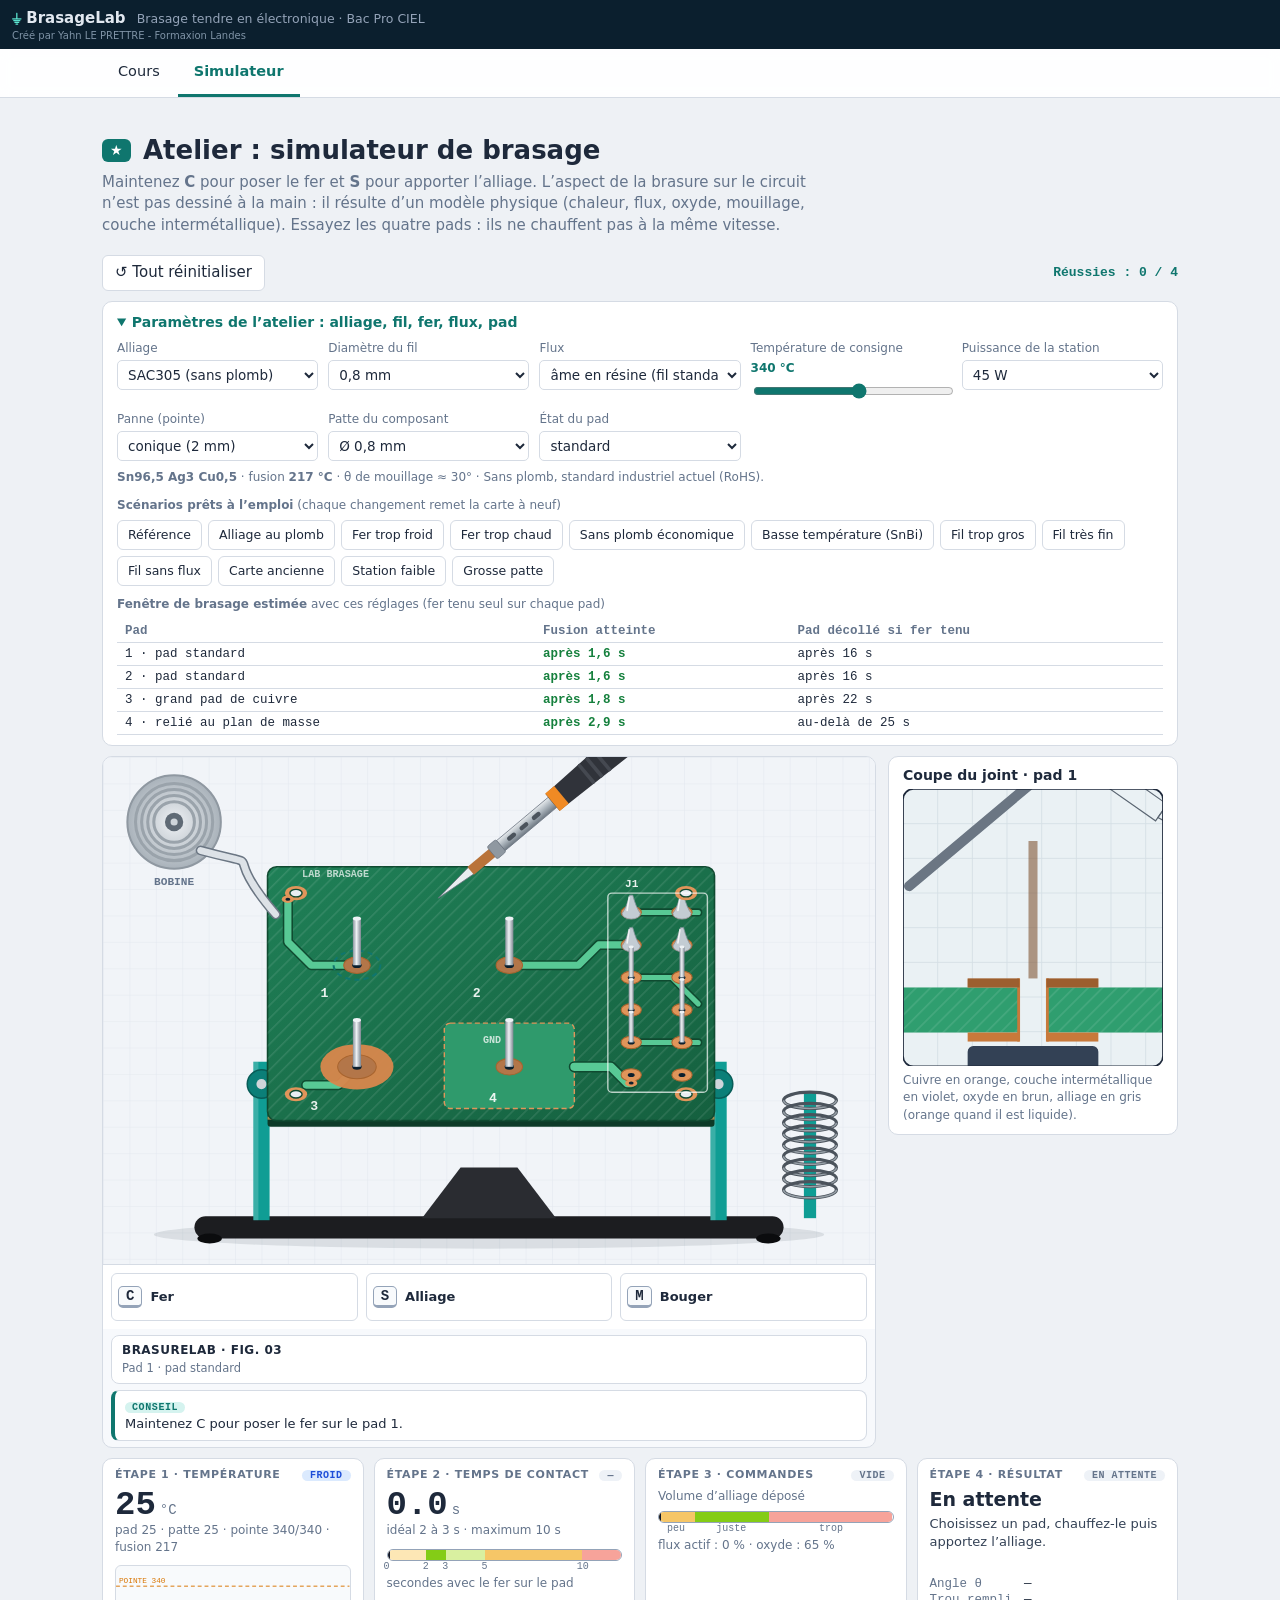
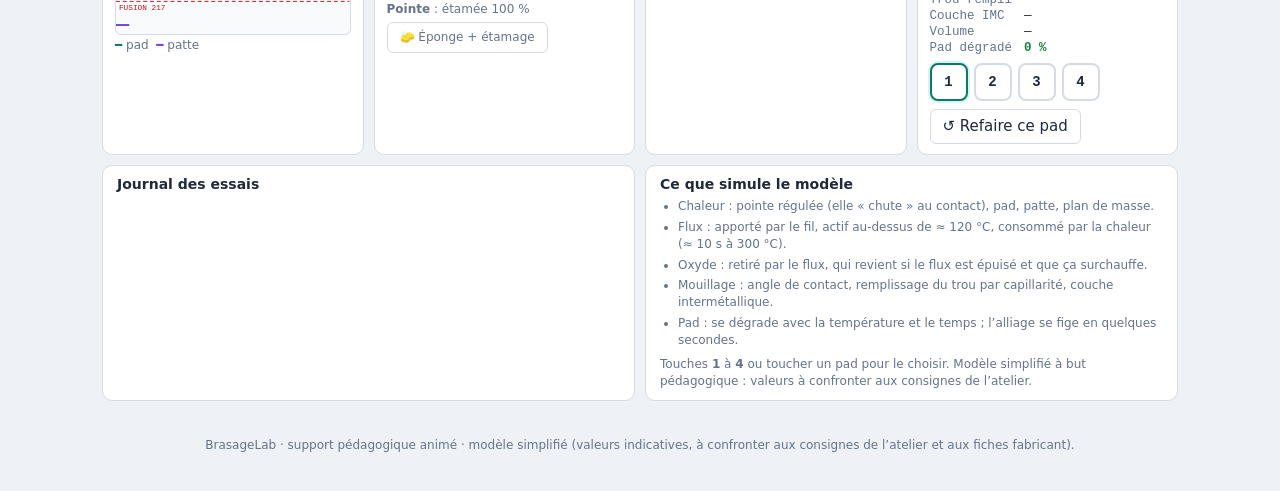
==== simulateur.html @ cc44e28b "Simulateur sur une page à part, nouvelle carte avec pistes et support mains libres Cours (index.html" ====
<!DOCTYPE html>
<html lang="fr">
<head>
<meta charset="utf-8">
<meta name="viewport" content="width=device-width, initial-scale=1">
<title>BrasageLab – Simulateur de brasage · Bac Pro CIEL</title>
<meta name="author" content="Yahn LE PRETTRE - Formaxion Landes">
<style>:root{--bg:#eef1f5;--card:#fff;--panel:#fff;--ink:#1e293b;--mute:#64748b;--muted:#64748b;--line:#d5dbe4;--pcb:#0f766e;--pcb-d:#0b1f2e;--brand:#0f766e;--brand2:#d5f3ef;--cu:#c8793a;--sn:#aeb8c0;--hot:#e5472b;--ok:#15803d;--warn:#b45309;--bad:#b91c1c;--err:#b91c1c;--top:#0b1f2e;--mono:ui-monospace,SFMono-Regular,Menlo,Consolas,"Liberation Mono",monospace}

*{box-sizing:border-box}
html{scroll-behavior:smooth}
body{margin:0;background:var(--bg);color:var(--ink);font:16px/1.55 system-ui,system-ui,sans-serif}
h1,h2,h3{font-family:system-ui,sans-serif;line-height:1.15;margin:0}
.wrap{max-width:980px;margin:0 auto;padding:0 18px}



.tag{display:inline-block;font:500 12px ui-monospace,monospace;letter-spacing:.06em;text-transform:uppercase;background:#ffffff1f;border-radius:99px;padding:4px 12px}






section{padding:34px 0 8px}
section h2{font-size:clamp(22px,4.5vw,30px);margin-bottom:6px;display:flex;gap:12px;align-items:center}
section h2 .n{font:500 14px ui-monospace,monospace;background:var(--pcb);color:#fff;border-radius:6px;padding:3px 8px}
.lead{color:var(--mute);margin:0 0 18px;max-width:720px}
.card{background:var(--card);border:1px solid var(--line);border-radius:16px;padding:18px}
.grid{display:grid;gap:12px}
.g3{grid-template-columns:repeat(auto-fit,minmax(200px,1fr))}
.g2{grid-template-columns:repeat(auto-fit,minmax(280px,1fr))}
.big{font:700 30px system-ui,sans-serif;color:var(--pcb)}
.small{font-size:13.5px;color:var(--mute)}
.callout{border-left:4px solid var(--warn);background:#fff7e6;border-radius:0 12px 12px 0;padding:12px 16px;margin-top:14px}
svg{display:block;width:100%;height:auto}
.stage{background:#e9efe9;border-radius:14px;border:1px solid var(--line)}
button{font:600 14px system-ui,sans-serif;cursor:pointer;border-radius:10px;border:1px solid var(--line);background:#fff;color:var(--ink);padding:10px 14px}
button:hover{border-color:var(--pcb)}
button.primary{background:var(--pcb);color:#fff;border-color:var(--pcb)}
button:focus-visible,input:focus-visible,a:focus-visible{outline:3px solid #7fd1ae;outline-offset:2px}
.ctrls{display:flex;gap:8px;flex-wrap:wrap;margin:12px 0}
.dots{display:flex;gap:6px;flex-wrap:wrap;margin:10px 0}
.dots button{width:38px;height:38px;padding:0;border-radius:99px;font-family:ui-monospace,monospace}
.dots button.on{background:var(--pcb);color:#fff;border-color:var(--pcb)}
.dots button.done{background:#d9efe4;border-color:#9fd3b9}
.info h3{font-size:22px;margin:2px 0 6px}
.chips{display:flex;gap:8px;flex-wrap:wrap;margin-top:10px}
.chip{font-size:13px;font-weight:600;border-radius:99px;padding:4px 11px;background:#eef2ef;border:1px solid var(--line)}
.chip.err{background:#fdecea;border-color:#f3bcb5;color:#8f2a1f}
.chip.ok{background:#e3f4eb;border-color:#a8d9bf;color:#0e5b3b}
.gauge{height:14px;background:#dfe5e0;border-radius:99px;position:relative;overflow:visible;margin:8px 0 22px}
.gauge i{position:absolute;left:0;top:0;bottom:0;border-radius:99px;background:linear-gradient(90deg,#4ea3d8,#f0b429,#e5472b);width:0}
.gauge b{position:absolute;top:-4px;bottom:-4px;width:2px;background:var(--ink)}
.gauge b span{position:absolute;top:22px;left:50%;transform:translateX(-50%);font:500 11px ui-monospace;white-space:nowrap}
.read{display:flex;justify-content:space-between;gap:10px;flex-wrap:wrap;font:500 13px ui-monospace,monospace}
.read em{font-style:normal;padding:2px 8px;border-radius:6px;background:#eef2ef}
.tabs{display:flex;gap:6px;flex-wrap:wrap;margin-bottom:12px}
.tabs button{padding:8px 12px;font-size:13.5px}
.tabs button.on{background:var(--ink);color:#fff;border-color:var(--ink)}
.verdict{display:inline-block;font-weight:700;font-size:13px;border-radius:6px;padding:3px 9px;color:#fff}
dl.d{margin:10px 0 0;display:grid;grid-template-columns:110px 1fr;gap:6px 12px;font-size:15px}
dl.d dt{font-weight:600;color:var(--mute)} dl.d dd{margin:0}
input[type=range]{width:100%;accent-color:var(--pcb)}
.sw{display:flex;align-items:center;gap:10px;font-weight:600}
.sw input{width:22px;height:22px;accent-color:var(--pcb)}
.q{font-weight:600;font-size:18px;margin:6px 0 12px}
.opt{display:block;width:100%;text-align:left;margin-bottom:8px;font-weight:500}
.opt.good{background:#e3f4eb;border-color:var(--ok)} .opt.bad{background:#fdecea;border-color:var(--bad)}
.fb{margin-top:10px;padding:10px 14px;border-radius:10px;background:#eef2ef;display:none}
footer{padding:36px 0 50px;color:var(--mute);font-size:13.5px}
@media(max-width:520px){dl.d{grid-template-columns:1fr}}
@media(prefers-reduced-motion:reduce){html{scroll-behavior:auto}}


*{box-sizing:border-box}
html,body{margin:0}
body{font:14px/1.45 system-ui,-apple-system,"Segoe UI",Roboto,"Helvetica Neue",Arial,sans-serif;color:var(--ink);background:var(--bg);-webkit-text-size-adjust:100%}
button,input,select{font:inherit;color:inherit}
button{background:#fff;border:1px solid var(--line);border-radius:6px;padding:6px 12px;cursor:pointer}
button:hover{background:#f1f5f9}
button:focus-visible,select:focus-visible,summary:focus-visible{outline:2px solid var(--brand);outline-offset:2px}
button.primary{background:var(--brand);border-color:var(--brand);color:#fff}button.primary:hover{background:#0d5f58}
select{border:1px solid var(--line);border-radius:5px;padding:5px 6px;background:#fff}
.mono{font-family:var(--mono)}.muted{color:var(--muted)}.small{font-size:12px}
#top{background:var(--top);color:#e2e8f0;display:flex;align-items:center;gap:10px 16px;padding:8px 12px;flex-wrap:wrap}
#top button{background:#16324a;border-color:#27475f;color:#e2e8f0}#top button:hover{background:#27475f}
#top select{background:#16324a;border-color:#27475f;color:#e2e8f0}
.brand{font-weight:700;font-size:15px}.brand small{font-weight:400;color:#94a3b8;margin-left:6px}.logo{color:#5eead4}
.credit{display:block;font-size:10px;font-weight:400;color:#7f93a6;line-height:1.1}
.grp{display:flex;align-items:center;gap:8px;flex-wrap:wrap}.grp label{font-size:12px;color:#cbd5e1}
.score{margin-left:auto;font-family:var(--mono);color:#5eead4;font-size:13px}
.wrap{max-width:1100px;margin:0 auto;padding:12px}
.stage{position:relative;border:1px solid var(--line);border-radius:10px;overflow:hidden;background:#f7f9fc;touch-action:manipulation}
.stage svg{display:block;width:100%;height:auto}
.ov{position:absolute;left:8px;pointer-events:none;background:#fff;border:1px solid var(--line);border-radius:8px;box-shadow:0 2px 8px rgba(15,23,42,.12);padding:6px 10px;max-width:46%}
.ov.t{top:8px}.ov.t b{display:block;font-size:12px;letter-spacing:.04em;text-transform:uppercase}.ov.t span{font-size:11.5px;color:var(--muted)}
.ov.h{top:62px;border-left:4px solid var(--brand);font-size:13px}
.ov.h i{display:inline-block;font-style:normal;font:700 10px var(--mono);letter-spacing:.06em;background:var(--brand2);color:var(--brand);border-radius:10px;padding:0 7px;margin-bottom:2px}
.ov.h.bad{border-left-color:var(--err)}.ov.h.bad i{background:#fee2e2;color:var(--err)}
.ov.h.good{border-left-color:var(--ok)}.ov.h.good i{background:#dcfce7;color:var(--ok)}
.ov.h.warn{border-left-color:var(--warn)}.ov.h.warn i{background:#ffedd5;color:var(--warn)}
.ov.s{left:auto;right:8px;bottom:8px;top:auto;font:11px var(--mono);color:var(--muted);padding:3px 8px}
.hud{display:grid;gap:10px;grid-template-columns:repeat(4,1fr);margin-top:10px}
.bay{background:var(--panel);border:1px solid var(--line);border-radius:10px;padding:10px 12px;min-width:0}
.bay h3{margin:0 0 6px;font-size:11px;letter-spacing:.06em;text-transform:uppercase;color:var(--muted);display:flex;justify-content:space-between;align-items:center;gap:6px}
.badge{display:inline-block;border-radius:10px;padding:0 8px;font:700 10px var(--mono);letter-spacing:.05em;text-transform:uppercase}
.b-cold{background:#dbeafe;color:#1d4ed8}.b-warm{background:#ffedd5;color:var(--warn)}.b-melt{background:#fee2e2;color:var(--err)}
.b-idle{background:#eef2f7;color:var(--muted)}.b-ok{background:#dcfce7;color:var(--ok)}.b-bad{background:#fee2e2;color:var(--err)}
.num{font:700 34px/1 var(--mono)}.num small{font-size:14px;font-weight:500;color:var(--muted);margin-left:4px}
.zones{display:flex;height:12px;border-radius:6px;overflow:hidden;border:1px solid #94a3b8;margin-top:10px;position:relative}
.zones i{display:block;height:100%}
.mk{position:absolute;top:-4px;bottom:-4px;width:3px;background:#0f172a;border-radius:2px;left:0}
.ticks{position:relative;height:14px;font:10px var(--mono);color:var(--muted)}.ticks span{position:absolute;transform:translateX(-50%)}
.hold{display:flex;gap:8px;margin-bottom:10px}
.hold button{flex:1;display:flex;align-items:center;gap:8px;justify-content:flex-start;padding:10px;min-height:52px;touch-action:none;user-select:none;-webkit-user-select:none;font-weight:600}
.hold button kbd{font:700 14px var(--mono);border:1px solid #94a3b8;border-bottom-width:3px;border-radius:5px;padding:1px 7px;background:#f8fafc}
.hold button.on{background:var(--brand);border-color:var(--brand);color:#fff}.hold button.on kbd{color:var(--ink)}
.rname{font-size:19px;font-weight:700;line-height:1.2}
.rdesc{margin:4px 0 8px;color:#334155;font-size:13px;min-height:54px}
.pads{display:flex;gap:6px;flex-wrap:wrap}
.pchip{width:38px;height:38px;border-radius:8px;border:2px solid var(--line);background:#fff;font:700 14px var(--mono);padding:0;position:relative}
.pchip.sel{border-color:var(--brand);box-shadow:0 0 0 2px var(--brand2)}
.pchip.ok{background:#dcfce7;border-color:var(--ok)}.pchip.ko{background:#fee2e2;border-color:var(--err)}
.row{display:flex;gap:8px;margin-top:8px;flex-wrap:wrap}
.cols{display:grid;gap:10px;grid-template-columns:1fr 1fr;margin-top:10px}
.panel{background:var(--panel);border:1px solid var(--line);border-radius:10px;padding:10px 14px}
.panel h2{margin:0 0 6px;font-size:14px}
.log{font:12px var(--mono);max-height:180px;overflow:auto}.log div{padding:2px 0;border-bottom:1px dotted #e5e9f0}
.log .ok{color:var(--ok)}.log .ko{color:var(--err)}
details summary{cursor:pointer;font-weight:600;color:var(--brand)}
ul.k{margin:6px 0 0 18px;padding:0}ul.k li{margin:3px 0}
footer{color:var(--muted);font-size:12px;padding:6px 12px 24px;text-align:center}
@media(max-width:900px){.hud{grid-template-columns:1fr 1fr}.cols{grid-template-columns:1fr}}
@media(max-width:560px){.hud{grid-template-columns:1fr}.ov{max-width:60%}.ov.h{top:56px}}

body{font-size:15px}
.wrap{max-width:1100px}
nav.tabs2{position:sticky;top:0;z-index:30;background:#ffffffee;backdrop-filter:blur(6px);border-bottom:1px solid var(--line)}
nav.tabs2 .wrap{display:flex;gap:2px;overflow-x:auto;padding:0 12px;scrollbar-width:none}
nav.tabs2 a{white-space:nowrap;text-decoration:none;color:var(--ink);font-size:13.5px;padding:10px 12px;border-bottom:3px solid transparent}
nav.tabs2 a:hover{color:var(--brand);border-bottom-color:var(--brand)}
section{padding:26px 0 6px}
section h2{font-size:clamp(20px,4vw,26px)}
section h2 .n{border-radius:6px}
.card,.panel,.bay,.stage{border-radius:10px}
.stage{background:#f7f9fc}
.toolbar{display:flex;gap:10px;align-items:center;flex-wrap:wrap;margin:0 0 10px}
.toolbar .score{margin-left:auto;font:13px var(--mono);color:var(--brand);font-weight:700}
.kv{display:grid;grid-template-columns:auto 1fr;gap:2px 12px;font:12.5px var(--mono);margin-top:4px}
.kv span:nth-child(odd){color:var(--muted)}
.kv .okc{color:var(--ok);font-weight:700}.kv .wc{color:var(--warn);font-weight:700}.kv .kc{color:var(--err);font-weight:700}
.simstage .ov.t span{display:block}
.dots button,.tabs button,.opt{font-weight:600}
.simstage .hold{margin:0;padding:8px;background:#fff;border-top:1px solid var(--line);display:flex;gap:8px}.simstage .hold button{flex:1}
@media(max-width:560px){.simstage .ov{position:static;max-width:none;margin:6px 8px;box-shadow:none}.simstage .ov.s{display:none}.simstage .ov.h{margin-top:0}}
.pgrid{display:grid;gap:10px;grid-template-columns:repeat(auto-fit,minmax(200px,1fr));margin-top:8px}
.pgrid label{display:flex;flex-direction:column;gap:3px;font-size:12px;color:var(--muted)}.pgrid select{width:100%;color:var(--ink);font-size:13.5px}.pgrid b{color:var(--brand)}
details.panel{margin-bottom:10px}details.panel summary{font-size:14px}
.presets{display:flex;gap:6px;flex-wrap:wrap;margin-top:6px}.presets button{font-size:12.5px;padding:5px 10px}
table.est{border-collapse:collapse;width:100%;font:12.5px var(--mono);margin-top:6px}table.est th,table.est td{text-align:left;padding:4px 8px;border-bottom:1px solid var(--line)}table.est th{color:var(--muted);font-weight:600}
table.est .okc{color:var(--ok);font-weight:700}table.est .wc{color:var(--warn);font-weight:700}table.est .kc{color:var(--err);font-weight:700}
.hold{flex-wrap:wrap}.hold button{min-width:84px;padding:8px 6px;font-size:13px;min-height:48px}

nav.tabs2 a.on{color:var(--brand);border-bottom-color:var(--brand);font-weight:700}
nav.tabs2 a{font-size:14.5px;padding:12px 16px}
.cta{border-left:4px solid var(--brand)}.btn{display:inline-block;background:var(--brand);color:#fff;text-decoration:none;font-weight:700;padding:10px 16px;border-radius:8px}
.simwrap{display:grid;grid-template-columns:minmax(0,1fr) 290px;gap:12px;align-items:start;margin-bottom:10px}
.cutcard h3{margin:0 0 6px;font-size:14px}.cutcard svg{display:block;width:100%;height:auto}
@media(max-width:820px){.simwrap{grid-template-columns:1fr}.cutcard svg{max-width:340px;margin:0 auto}}
.simstage .ov{position:static;max-width:none;margin:6px 8px;box-shadow:none}.simstage .ov.s{display:none}.simstage .ov.h{margin-top:0}
</style>
</head>
<body>
<header id="top">
  <div class="brand"><span class="logo" aria-hidden="true">⏚</span> BrasageLab <small>Brasage tendre en électronique · Bac Pro CIEL</small><span class="credit">Créé par Yahn LE PRETTRE - Formaxion Landes</span></div>
</header>
<nav class="tabs2"><div class="wrap">
  <a href="index.html">Cours</a><a href="simulateur.html" class="on" aria-current="page">Simulateur</a>
</div></nav>
<main class="wrap">
<section id="atelier">
  <h2><span class="n">★</span>Atelier : simulateur de brasage</h2>
  <p class="lead">Maintenez <b>C</b> pour poser le fer et <b>S</b> pour apporter l’alliage. L’aspect de la brasure sur le circuit n’est pas dessiné à la main : il résulte d’un modèle physique (chaleur, flux, oxyde, mouillage, couche intermétallique). Essayez les quatre pads : ils ne chauffent pas à la même vitesse.</p>
  <div class="toolbar">
    <button id="resetAll">↺ Tout réinitialiser</button>
    <span class="score" id="score">Réussies : 0 / 4</span>
  </div>
  <details class="panel" id="params" open>
    <summary>Paramètres de l’atelier : alliage, fil, fer, flux, pad</summary>
    <div class="pgrid">
      <label>Alliage<select id="pAlloy"><option value="sac">SAC305 (sans plomb)</option><option value="sac0307">SAC0307 (sans plomb éco)</option><option value="sncu">Sn99,3Cu0,7 (sans plomb éco)</option><option value="snpb">Sn63/Pb37 (au plomb)</option><option value="snbi">Sn42/Bi58 (basse température)</option></select></label>
      <label>Diamètre du fil<select id="pWire"><option value="0.5">0,5 mm</option><option value="0.8">0,8 mm</option><option value="1">1,0 mm</option><option value="1.5">1,5 mm</option></select></label>
      <label>Flux<select id="pFlux"><option value="core">âme en résine (fil standard)</option><option value="none">fil plein, sans flux</option><option value="gel">âme + flux gel sur le pad</option></select></label>
      <label>Température de consigne <b id="pSetV">340 °C</b><input type="range" id="pSet" min="250" max="420" step="10" value="340"></label>
      <label>Puissance de la station<select id="pPower"><option value="25">25 W (entrée de gamme)</option><option value="45">45 W</option><option value="80">80 W</option></select></label>
      <label>Panne (pointe)<select id="pTip"><option value="fine">fine (1 mm)</option><option value="cone">conique (2 mm)</option><option value="chisel">burin (3,5 mm)</option></select></label>
      <label>Patte du composant<select id="pLead"><option value="0.6">Ø 0,6 mm</option><option value="0.8">Ø 0,8 mm</option><option value="1.2">Ø 1,2 mm</option></select></label>
      <label>État du pad<select id="pPad"><option value="new">neuf</option><option value="std">standard</option><option value="old">ancien, oxydé</option></select></label>
    </div>
    <p class="small" id="alloyNote" style="margin:8px 0 0"></p>
    <div class="small muted" style="margin-top:10px"><b>Scénarios prêts à l’emploi</b> (chaque changement remet la carte à neuf)</div>
    <div class="presets" id="presets"></div>
    <p class="small" id="presetNote" style="margin:8px 0 0"></p>
    <div class="small muted" style="margin-top:10px"><b>Fenêtre de brasage estimée</b> avec ces réglages (fer tenu seul sur chaque pad)</div>
    <table class="est" id="est"></table>
  </details>
  <div class="simwrap">
  <div class="stage simstage" id="simstage">
    <svg id="scene" viewBox="0 0 760 500" role="img" aria-label="Circuit imprimé tenu par un support mains libres, pastilles, pistes et pattes qui dépassent, fer à braser et fil d’alliage">
      <defs>
        <linearGradient id="legg2" x1="0" x2="1"><stop offset="0" stop-color="#8a949e"/><stop offset=".45" stop-color="#eef1f4"/><stop offset="1" stop-color="#7d8791"/></linearGradient>
        <linearGradient id="tipg2" x1="0" x2="0" y1="0" y2="1"><stop offset="0" stop-color="#f4f6f8"/><stop offset=".6" stop-color="#bcc5cd"/><stop offset="1" stop-color="#79848f"/></linearGradient>
        <linearGradient id="sleeve" x1="0" x2="0" y1="0" y2="1"><stop offset="0" stop-color="#e5e9ec"/><stop offset=".5" stop-color="#aab3bb"/><stop offset="1" stop-color="#6f7983"/></linearGradient>
        <linearGradient id="maskg" x1="0" x2="1" y1="0" y2="1"><stop offset="0" stop-color="#1f8057"/><stop offset="1" stop-color="#15603f"/></linearGradient>
        <linearGradient id="solg" x1="0" x2="1"><stop offset="0" stop-color="#aab3bb"/><stop offset=".4" stop-color="#f1f4f6"/><stop offset="1" stop-color="#9aa4ad"/></linearGradient>
        <radialGradient id="heatg"><stop offset="0" stop-color="#ff7a1a" stop-opacity=".95"/><stop offset=".5" stop-color="#ff7a1a" stop-opacity=".35"/><stop offset="1" stop-color="#ff7a1a" stop-opacity="0"/></radialGradient>
        <radialGradient id="reelg"><stop offset="0" stop-color="#eef1f4"/><stop offset="1" stop-color="#a9b2ba"/></radialGradient>
        <filter id="glow" x="-50%" y="-50%" width="200%" height="200%"><feGaussianBlur stdDeviation="6"/></filter>
        <pattern id="fr4" width="9" height="9" patternUnits="userSpaceOnUse" patternTransform="rotate(45)"><line x1="0" y1="0" x2="0" y2="9" stroke="#fff" stroke-opacity=".1" stroke-width="3"/></pattern>
        <pattern id="bench" width="26" height="26" patternUnits="userSpaceOnUse"><rect width="26" height="26" fill="#f1f4f8"/><path d="M26 0H0V26" fill="none" stroke="#e3e8ef" stroke-width="1"/></pattern>
      </defs>
      <rect width="760" height="500" fill="url(#bench)"/>
      <g id="board"></g>
      <g id="pads"></g>
      <g id="sSmoke"></g>
      <g id="reel">
        <circle cx="70" cy="64" r="46" fill="url(#reelg)" stroke="#8f98a1" stroke-width="2"/>
        <g fill="none" stroke="#9aa3ab" stroke-width="3"><circle cx="70" cy="64" r="38"/><circle cx="70" cy="64" r="32"/><circle cx="70" cy="64" r="26"/><circle cx="70" cy="64" r="20"/></g>
        <circle cx="70" cy="64" r="9" fill="#5f6a75"/><circle cx="70" cy="64" r="3.5" fill="#cfd5da"/>
        <text x="70" y="126" text-anchor="middle" font-size="11" font-weight="700" font-family="ui-monospace,Menlo,Consolas,monospace" fill="#64748b">BOBINE</text>
      </g>
      <path id="wireOut" d="" fill="none" stroke="#6b7683" stroke-width="9" stroke-linecap="round"/>
      <path id="wireIn" d="" fill="none" stroke="#dde2e7" stroke-width="6" stroke-linecap="round"/>
      <g id="sIron"><g transform="rotate(-40)">
        <polygon id="tipPoly" points="0,0 60,-6 60,6" fill="url(#tipg2)" stroke="#6a7480" stroke-width="1"/>
        <rect id="tipShank" x="58" y="-7" width="40" height="14" fill="#b9733a"/>
        <rect x="96" y="-11" width="16" height="22" rx="3" fill="#8f98a1" stroke="#6a7480"/>
        <rect x="112" y="-9" width="92" height="18" fill="url(#sleeve)" stroke="#6a7480"/>
        <g fill="#4b535c"><rect x="124" y="-3" width="14" height="6" rx="3"/><rect x="146" y="-3" width="14" height="6" rx="3"/><rect x="168" y="-3" width="14" height="6" rx="3"/></g>
        <path d="M204 -15 L336 -19 Q348 -19 348 -9 L348 9 Q348 19 336 19 L204 15 Z" fill="#30333a"/>
        <rect x="204" y="-15.5" width="16" height="31" fill="#f08a24"/>
        <g fill="#454951"><rect x="262" y="-17" width="5" height="34" rx="2"/><rect x="276" y="-17.5" width="5" height="35" rx="2"/><rect x="290" y="-18" width="5" height="36" rx="2"/></g>
        <path d="M348 0 q34 0 44 24 t44 24" fill="none" stroke="#1d1f23" stroke-width="5" stroke-linecap="round"/>
      </g></g>
      <g id="callouts"></g>
    </svg>
    <div class="hold simhold">
          <button id="bIron" aria-label="Maintenir pour poser le fer"><kbd>C</kbd> Fer</button>
          <button id="bWire" aria-label="Maintenir pour apporter l’alliage"><kbd>S</kbd> Alliage</button>
          <button id="bShake" aria-label="Maintenir pour bouger la carte"><kbd>M</kbd> Bouger</button>
            </div>
    <div class="ov t"><b>BrasureLab · Fig. 03</b><span id="padTag">Pad 1 · pad standard</span></div>
    <div class="ov h" id="hint"><i>CONSEIL</i><div id="hintT"></div></div>
    <div class="ov s" id="stat">pad 1</div>
  </div>
  <div class="panel cutcard">
    <h3>Coupe du joint · pad <b id="cutPad">1</b></h3>
    <svg id="cut" viewBox="0 0 300 320" role="img" aria-label="Coupe du trou métallisé : brasure, pad et patte">
      <defs><clipPath id="clipC"><rect width="300" height="320" rx="12"/></clipPath></defs>
      <rect width="300" height="320" rx="12" fill="#eaf1f4"/>
      <g clip-path="url(#clipC)">
        <g stroke="#d5dfe5" stroke-width="1"><path d="M0 40H300M0 80H300M0 120H300M0 160H300M0 200H300M0 240H300M0 280H300M40 0V320M80 0V320M120 0V320M160 0V320M200 0V320M240 0V320M280 0V320"/></g>
        <g transform="translate(150 190) scale(1.3) translate(-320 -200)">
            <rect x="200" y="230" width="108" height="40" fill="#2f9e6f"/><rect x="332" y="230" width="108" height="40" fill="#2f9e6f"/>
            <rect x="200" y="230" width="108" height="40" fill="url(#fr4)"/><rect x="332" y="230" width="108" height="40" fill="url(#fr4)"/>
            <path id="iHole" d="" fill="#c5ced6"/>
            <g id="iPads" fill="#c8793a"><path id="iPadL" d="M262 222 h46 v8 h-46 Z"/><path id="iPadR" d="M332 222 h46 v8 h-46 Z"/><rect x="262" y="270" width="46" height="8"/><rect x="332" y="270" width="46" height="8"/><rect x="306" y="222" width="2.5" height="56"/><rect x="331.5" y="222" width="2.5" height="56"/></g>
            <ellipse id="iBurn" cx="368" cy="236" rx="30" ry="7" fill="#5a3a22" opacity="0"/>
            <rect id="iLead" x="316" y="100" width="8" height="205" fill="url(#legg)"/>
            <rect x="262" y="282" width="116" height="70" rx="5" fill="#334155"/>
            <g id="iOx" fill="#7a4a26" opacity=".8"><rect x="316" y="100" width="8" height="122"/><rect x="262" y="222" width="46" height="8"/><rect x="332" y="222" width="46" height="8"/></g>
            <g fill="#ff4a1c"><g id="iHeatL" opacity="0"><rect x="316" y="100" width="8" height="122"/></g><g id="iHeatP" opacity="0"><rect x="262" y="222" width="46" height="8"/><rect x="332" y="222" width="46" height="8"/></g></g>
            <path id="iGlow" d="" fill="#ff9a2e" filter="url(#glow)" opacity="0"/>
            <path id="iSolP" d="" fill="#c5ced6" stroke="#8b97a1" stroke-width="1"/>
            <path id="iImc" d="" fill="none" stroke="#7b5ea7" stroke-linecap="round" stroke-linejoin="round" opacity="0"/>
            <g id="iTip"><g transform="rotate(-145)"><polygon id="iTipPoly" points="0,0 44,-7 44,7" fill="url(#tipg)" stroke="#5b6672"/><rect x="44" y="-9" width="120" height="18" fill="url(#tipg)" stroke="#5b6672"/></g></g>
            <g id="iWire"><line x1="200" y1="-168" x2="0" y2="0" stroke="#6b7683" stroke-width="9" stroke-linecap="round"/><line x1="200" y1="-168" x2="0" y2="0" stroke="url(#wireg)" stroke-width="6" stroke-linecap="round"/></g>
          </g>
      </g>
      <rect width="300" height="320" rx="12" fill="none" stroke="#1e293b" stroke-width="2"/>
    </svg>
    <p class="small muted" style="margin:6px 0 0">Cuivre en orange, couche intermétallique en violet, oxyde en brun, alliage en gris (orange quand il est liquide).</p>
  </div>
  </div>

  <div class="hud">
    <div class="bay">
      <h3><span>Étape 1 · Température</span><span class="badge b-cold" id="tBadge">froid</span></h3>
      <div class="num" id="tNum">25<small>°C</small></div>
      <div class="small muted" id="tSub">pad · patte · pointe</div>
      <svg id="chart" viewBox="0 0 240 70" style="margin-top:8px;border:1px solid var(--line);border-radius:6px;background:#f8fafc" role="img" aria-label="Historique des températures"></svg>
      <div class="small muted" style="margin-top:2px"><b style="color:#0f766e">━</b> pad &nbsp;<b style="color:#7c3aed">━</b> patte</div>
    </div>
    <div class="bay">
      <h3><span>Étape 2 · Temps de contact</span><span class="badge b-idle" id="cBadge">—</span></h3>
      <div class="num" id="cNum">0.0<small>s</small></div>
      <div class="small muted">idéal 2 à 3 s · maximum 10 s</div>
      <div class="zones" id="zones"><i style="width:16.67%;background:#fde7b5"></i><i style="width:8.33%;background:#84cc16"></i><i style="width:16.67%;background:#d9f0a0"></i><i style="width:41.67%;background:#f6c667"></i><i style="width:16.67%;background:#f7a39a"></i><div class="mk" id="cMk"></div></div>
      <div class="ticks"><span style="left:0%">0</span><span style="left:16.67%">2</span><span style="left:25%">3</span><span style="left:41.67%">5</span><span style="left:83.33%">10</span></div>
      <div class="small muted">secondes avec le fer sur le pad</div>
      <div class="small" style="margin-top:8px"><b>Pointe</b> : <span id="tipQ">étamée 100 %</span></div>
      <div class="row" style="margin-top:4px"><button id="bClean" class="small">🧽 Éponge + étamage</button></div>
    </div>
    <div class="bay">
      <h3><span>Étape 3 · Commandes</span><span class="badge b-idle" id="qBadge">vide</span></h3>
      <div class="small muted" style="margin-bottom:2px">Volume d’alliage déposé</div>
      <div class="zones" id="volZones" style="margin-top:6px"><i style="width:16.7%;background:#f6c667"></i><i style="width:30%;background:#84cc16"></i><i style="width:53.3%;background:#f7a39a"></i><div class="mk" id="qMk"></div></div>
      <div class="ticks" id="volTicks"><span style="left:8%">peu</span><span style="left:32%">juste</span><span style="left:73%">trop</span></div>
      <div class="small muted" id="fluxL">flux actif : 0 %</div>
    </div>
    <div class="bay">
      <h3><span>Étape 4 · Résultat</span><span class="badge b-idle" id="rBadge">en attente</span></h3>
      <div class="rname" id="rName">En attente</div>
      <div class="rdesc" id="rDesc">Choisissez un pad, chauffez-le puis apportez l’alliage.</div>
      <div class="kv" id="meas"></div>
      <div class="pads" id="padChips" style="margin-top:8px"></div>
      <div class="row"><button id="resetPad">↺ Refaire ce pad</button></div>
    </div>
  </div>
  <div class="cols">
    <div class="panel"><h2>Journal des essais</h2><div class="log" id="log"><span class="muted">Aucun essai pour le moment.</span></div></div>
    <div class="panel"><h2>Ce que simule le modèle</h2>
      <ul class="k small"><li>Chaleur : pointe régulée (elle « chute » au contact), pad, patte, plan de masse.</li>
      <li>Flux : apporté par le fil, actif au-dessus de ≈ 120 °C, consommé par la chaleur (≈ 10 s à 300 °C).</li>
      <li>Oxyde : retiré par le flux, qui revient si le flux est épuisé et que ça surchauffe.</li>
      <li>Mouillage : angle de contact, remplissage du trou par capillarité, couche intermétallique.</li>
      <li>Pad : se dégrade avec la température et le temps ; l’alliage se fige en quelques secondes.</li></ul>
      <p class="small muted" style="margin:6px 0 0">Touches <b>1</b> à <b>4</b> ou toucher un pad pour le choisir. Modèle simplifié à but pédagogique : valeurs à confronter aux consignes de l’atelier.</p>
    </div>
  </div>
</section>

</main>
<footer><div class="wrap">BrasageLab · support pédagogique animé · modèle simplifié (valeurs indicatives, à confronter aux consignes de l’atelier et aux fiches fabricant).</div></footer>
<script>
/* Modèle physique simplifié d'un brasage manuel sur trou métallisé (paramètres localisés) */
var Phys=(function(){
  var AMB=25,GAMB_T=0.015,VMAX=12;
  var CP=0.30,CL0=0.06,GLP0=0.35,GPA=0.03,GLA=0.03;
  var CFG=[{n:'Pad standard',gpl:0.02},{n:'Pad standard',gpl:0.02},{n:'Grand pad de cuivre',gpl:0.045},{n:'Relié au plan de masse',gpl:0.09}];
  var ALLOY={
    sac:{n:'SAC305',comp:'Sn96,5 Ag3 Cu0,5',melt:217,thc:30,imcK:1.0,tauW:0.5,rho:7.4,L:60,note:'Sans plomb, standard industriel actuel (RoHS).'},
    sac0307:{n:'SAC0307',comp:'Sn99 Ag0,3 Cu0,7',melt:227,thc:36,imcK:1.1,tauW:0.6,rho:7.3,L:60,note:'Sans plomb économique : fond plus haut et mouille moins bien.'},
    sncu:{n:'Sn99,3Cu0,7',comp:'Sn99,3 Cu0,7',melt:227,thc:40,imcK:1.2,tauW:0.7,rho:7.3,L:60,note:'Sans plomb très économique : mouillage le plus médiocre.'},
    snpb:{n:'Sn63/Pb37',comp:'Sn63 Pb37 (eutectique)',melt:183,thc:18,imcK:0.8,tauW:0.35,rho:8.4,L:47,note:'Contient du plomb (usage restreint) : fond bas, mouille très bien.'},
    snbi:{n:'Sn42/Bi58',comp:'Sn42 Bi58',melt:138,thc:22,imcK:0.5,tauW:0.4,rho:8.7,L:45,note:'Basse température pour composants sensibles ; joint plus fragile.'}
  };
  var TIPS={fine:{g:0.55,ct:2.0,n:'fine (1 mm)'},cone:{g:1,ct:3.5,n:'conique (2 mm)'},chisel:{g:1.6,ct:6,n:'burin (3,5 mm)'}};
  var PADS={new:0.2,std:0.65,old:0.95};
  function params(S){
    var A=ALLOY[S.alloy],T=TIPS[S.tip],rl=S.leadD/2,lk=Math.pow(S.leadD/0.8,2);
    var hole=Math.PI*((rl+0.17)*(rl+0.17)-rl*rl)*1.6;
    return {S:S,A:A,set:S.set,pmax:S.power,vfeed:Math.PI*S.wireD*S.wireD/4*8,gtip:T.g,ct:T.ct,O0:PADS[S.pad],F0:S.flux==='gel'?0.6:0,
      fluxMode:S.flux,kF:S.flux==='gel'?0.02:0.03,rl:rl,hole:hole,lk:lk,gl:Math.sqrt(lk)};
  }
  function vrange(P){return [P.hole+1.0,P.hole+4.8]}
  function newJoint(i,P){return {i:i,Tp:AMB,Tl:AMB,V:0,W:0,O:P.O0,F:P.F0,H:0,imcEq:0,D:0,tc:0,tmax:AMB,th:140,hadLiq:false,coolT:0,disturbed:false,res:null,active:false,idle:0,frozen:false}}
  function newTip(P){return {T:P.set,Q:1}}
  function thetaNow(j,P){
    var liq=P.A.melt,Tj=Math.min(j.Tp,j.Tl);
    var w=j.W*Math.max(0,1-j.O*1.5);
    var th=140+(P.A.thc-140)*w;
    th+=Math.max(0,(liq+25-Tj)/25)*18*(w>0?1:0);
    return Math.max(15,Math.min(150,th));
  }
  function imc(j,P){return j.imcEq>0?0.75*P.A.imcK*Math.sqrt(j.imcEq):0}
  function step(j,tip,u,dt,P){
    var A=P.A,liq=A.melt,cfg=CFG[j.i],n=4,h=dt/n;
    var iron=u.iron&&!j.res,wire=u.wire&&!j.res;
    var CL=CL0*P.lk,GLP=GLP0*P.gl;
    for(var s=0;s<n;s++){
      var Tj=Math.min(j.Tp,j.Tl);
      var bridge=(j.V>0.2&&Tj>liq-5)?1.7:1;
      var Gtp=iron?0.20*tip.Q*bridge*P.gtip:0,Gtl=iron?0.12*tip.Q*bridge*P.gtip*P.gl:0;
      var qp=Gtp*(tip.T-j.Tp),ql=Gtl*(tip.T-j.Tl);
      var qmp=0,qml=0,qmt=0;
      if(wire){
        var viaPad=Tj>=liq-3,viaTip=iron&&tip.T>=liq;
        if(j.V<VMAX&&(viaPad||viaTip)){
          var dv=P.vfeed*h;
          j.V+=dv;j.active=true;
          var Tm=viaPad?(j.Tp+j.Tl)/2:tip.T;
          var hm=dv*A.rho*1e-3*(0.23*(Tm-AMB)+A.L);
          var fg=P.fluxMode==='none'?0:0.45*dv;
          if(viaPad){qmp=hm*0.6/h;qml=hm*0.4/h;j.F=Math.min(1,j.F+fg)}
          else{qmt=hm/h;j.F=Math.min(1,j.F+fg*0.27)}
        }
      }
      j.Tp+=h*(qp+GLP*(j.Tl-j.Tp)-(GPA+cfg.gpl)*(j.Tp-AMB)-qmp)/CP;
      j.Tl+=h*(ql+GLP*(j.Tp-j.Tl)-GLA*(j.Tl-AMB)-qml)/CL;
      var heat=Math.min(P.pmax,30*(P.set-tip.T));
      if(iron)tip.T+=h*(heat-qp-ql-qmt-GAMB_T*(tip.T-AMB))/P.ct;
      else tip.T+=h*(heat-GAMB_T*(tip.T-AMB))/P.ct;
    }
    if(iron){j.tc+=dt;j.active=true;j.idle=0}else if(j.active)j.idle+=dt;
    var Tj2=Math.min(j.Tp,j.Tl),Tavg=(j.Tp+j.Tl)/2;
    if(j.Tp>j.tmax)j.tmax=j.Tp;
    if(j.F>0){
      var act=j.F*Math.max(0,Math.min(1,(Tavg-120)/60));
      j.O=Math.max(0,j.O-act*1.3*dt);
      if(Tj2>110)j.F=Math.max(0,j.F-j.F*P.kF*Math.exp((j.Tp-200)/55)*dt);
    }else if(j.Tp>200){
      j.O=Math.min(1,j.O+0.02*Math.exp((j.Tp-250)/60)*dt);
    }
    var liquid=j.V>0.05&&Tj2>=liq;
    if(liquid){
      j.hadLiq=true;j.th=thetaNow(j,P);
      var clean=Math.max(0,1-j.O*1.5);
      j.W+=(1-j.W)*clean*dt/A.tauW;
      if(j.W>0.3&&j.Tp>=liq+5){var maxH=Math.min(1,j.V/P.hole);if(j.H<maxH)j.H=Math.min(maxH,j.H+1.1*j.W*dt)}
      j.imcEq+=dt*Math.exp(0.045*(Tj2-(A.melt+33)));
    }
    if(j.Tp>180)j.D+=8e-6*(j.Tp-180)*(j.Tp-180)*dt;
    var hot=Tj2>=liq;
    if(j.V>0.05&&!iron&&!wire){if(!hot)j.coolT+=dt}else j.coolT=0;
    if(u.shake&&j.V>0.3&&j.hadLiq&&Tj2<liq&&Tj2>liq-30&&!j.res)j.disturbed=true;
    j.frozen=(j.V>0.05&&Tj2<liq-12);
  }
  function measures(j,P){
    return {theta:j.th,fill:j.V>0?Math.min(1,j.H/Math.min(1,j.V/P.hole)):0,imc:imc(j,P),V:j.V,D:j.D,Tmax:j.tmax,W:j.W,O:j.O};
  }
  function classify(j,P){
    var m=measures(j,P),vr=vrange(P);
    if(j.D>=1)return 'lifted';
    if(j.disturbed)return 'disturbed';
    if(m.theta>=95)return 'cold';
    if(m.V<vr[0])return 'few';
    if(m.V>vr[1])return 'excess';
    if(m.imc>3.4||j.D>0.55)return 'overheat';
    if(m.theta>50||m.fill<0.7||m.imc<0.5)return 'dry';
    return 'good';
  }
  function estimate(i,P){ // fer tenu seul sur le pad : instant de fusion et instant de dégradation
    var j=newJoint(i,P),tip=newTip(P),dt=1/30,t,tm=null,td=null;
    for(t=0;t<25;t+=dt){step(j,tip,{iron:true,wire:false,shake:false},dt,P);
      if(tm===null&&Math.min(j.Tp,j.Tl)>=P.A.melt+8)tm=t;
      if(j.D>=1){td=t;break}}
    return {tm:tm,td:td,tmax:j.tmax};
  }
  return {CFG:CFG,ALLOY:ALLOY,TIPS:TIPS,PADS:PADS,VMAX:VMAX,AMB:AMB,params:params,vrange:vrange,newJoint:newJoint,newTip:newTip,step:step,measures:measures,classify:classify,imc:imc,estimate:estimate};
})();
if(typeof module!=='undefined')module.exports=Phys;

</script>
<script>
(function(){
"use strict";
const $=s=>document.querySelector(s);
const NS='http://www.w3.org/2000/svg';
const clamp=(v,a,b)=>Math.max(a,Math.min(b,v));
const lerp=(a,b,t)=>a+(b-a)*t;
const sstep=x=>{x=clamp(x,0,1);return x*x*(3-2*x)};
function mix(c1,c2,t){t=clamp(t,0,1);const p=c=>[1,3,5].map(i=>parseInt(c.slice(i,i+2),16));const a=p(c1),b=p(c2);return '#'+a.map((v,i)=>Math.round(lerp(v,b[i],t)).toString(16).padStart(2,'0')).join('')}
function el(tag,attrs,parent){const e=document.createElementNS(NS,tag);for(const k in attrs)e.setAttribute(k,attrs[k]);if(parent)parent.appendChild(e);return e}

/* ---------- état ---------- */
const BASE={alloy:'sac',wireD:.8,flux:'core',set:340,power:45,tip:'cone',leadD:.8,pad:'std'};
let S=Object.assign({},BASE),P=Phys.params(S),VR=Phys.vrange(P),tip=Phys.newTip(P),joints=[0,1,2,3].map(i=>Phys.newJoint(i,P)),sel=0;
const u={iron:false,wire:false,shake:false};
const liq=()=>P.A.melt;
const journal=[],hist=[];

/* ---------- carte : vue de dessus légèrement inclinée, support mains libres ---------- */
const K=10;                       // px par mm
const RY=.62;                     // écrasement vertical des ellipses (inclinaison)
const POS=[[250,205],[400,205],[250,305],[400,305]];
const PADR=[13,13,19,13];
const LABOFF=[[-80,-96],[10,-96],[-80,34],[28,30]];
const mono='ui-monospace,Menlo,Consolas,monospace';
(function(){
  const g=$('#board');
  // support mains libres : base en croix, montants, mâchoires crantées, repose-fer à ressort
  el('ellipse',{cx:380,cy:470,rx:330,ry:14,fill:'#0b1f2e',opacity:.10},g);
  el('rect',{x:90,y:452,width:580,height:22,rx:11,fill:'#1c1d20'},g);
  el('polygon',{points:'352,404 408,404 446,454 314,454',fill:'#2a2c31'},g);
  [[96,466],[646,466]].forEach(([x,y])=>el('ellipse',{cx:x+9,cy:y+8,rx:12,ry:5,fill:'#0b0c0e'},g));
  [156,606].forEach(x=>{
    el('rect',{x:x-8,y:300,width:16,height:156,fill:'#0f9d94'},g);
    el('rect',{x:x-8,y:300,width:5,height:156,fill:'#fff',opacity:.18},g);
    el('circle',{cx:x,cy:322,r:14,fill:'#0b7f78',stroke:'#085c57','stroke-width':1.5},g);
    el('circle',{cx:x,cy:322,r:5,fill:'#cfd5da'},g);
  });
  // repose-fer à ressort (à droite)
  el('rect',{x:690,y:330,width:12,height:124,fill:'#0f9d94'},g);
  for(let i=0;i<9;i++){const y=338+i*11;el('ellipse',{cx:696,cy:y,rx:26,ry:8,fill:'none',stroke:'#4b535c','stroke-width':3.2},g);el('path',{d:`M670 ${y} A26 8 0 0 0 722 ${y}`,fill:'none',stroke:'#aab3bb','stroke-width':1.5,opacity:.8},g)}
  // carte : tranche, face, masque vert
  el('rect',{x:162,y:350,width:440,height:14,rx:3,fill:'#0d3a28'},g);
  el('rect',{x:162,y:354,width:440,height:3,fill:'#c8a15a',opacity:.8},g);
  el('rect',{x:162,y:108,width:440,height:250,rx:9,fill:'url(#maskg)',stroke:'#0f4a30','stroke-width':1.6},g);
  el('rect',{x:162,y:108,width:440,height:250,rx:9,fill:'url(#fr4)'},g);
  // plan de masse (pad 4)
  el('rect',{x:336,y:262,width:128,height:84,rx:6,fill:'#2f9a6c',stroke:'#e0955a','stroke-width':1.4,'stroke-dasharray':'5 3'},g);
  // pistes (cuivre sous le vernis)
  const tr=(d,w)=>{el('path',{d,fill:'none',stroke:'#0f4a30','stroke-width':(w||7)+3,'stroke-linecap':'round','stroke-linejoin':'round'},g);el('path',{d,fill:'none',stroke:'#58c995','stroke-width':w||7,'stroke-linecap':'round','stroke-linejoin':'round'},g)};
  tr('M250 205 H205 L182 182 V140');
  tr('M400 205 H468 L488 185 H520');
  tr('M250 305 L232 323 H200');
  tr('M464 305 H500 L516 321 H520',8);
  tr('M520 153 H586',5);tr('M520 217 H560 L586 243',5);tr('M520 281 H586',5);
  // pastilles de l'embase (rangée de 2x5), pattes qui dépassent, certaines déjà brasées
  const HX=[520,570],HY=[153,185,217,249,281,313];
  HX.forEach((x,c)=>HY.forEach((y,r)=>{
    el('ellipse',{cx:x,cy:y,rx:10,ry:10*RY,fill:'#e0955a',stroke:'#a8642e','stroke-width':1},g);
    const done=(r<2);
    if(r<5){
      if(done){
        el('path',{d:`M${x-9} ${y+1} Q${x-5} ${y-4} ${x-1.5} ${y-17} L${x+1.5} ${y-17} Q${x+5} ${y-4} ${x+9} ${y+1} A9 5.6 0 0 1 ${x-9} ${y+1}Z`,fill:'#c3ccd3',stroke:'#8b97a1','stroke-width':.8},g);
        el('path',{d:`M${x-4} ${y-2} q1 -7 2 -13`,fill:'none',stroke:'#fff','stroke-width':1.6,'stroke-linecap':'round',opacity:.8},g);
      }else{
        el('ellipse',{cx:x,cy:y,rx:3.4,ry:2,fill:'#0b1f2e'},g);
        el('rect',{x:x-2.5,y:y-30,width:5,height:30,fill:'url(#legg2)'},g);
        el('ellipse',{cx:x,cy:y-30,rx:2.5,ry:1.4,fill:'#eef2f5'},g);
      }
    }else el('ellipse',{cx:x,cy:y,rx:3.4,ry:2,fill:'#0b1f2e'},g);
  }));
  // trous de fixation
  [[190,134],[574,134],[190,332],[574,332]].forEach(([x,y])=>{el('ellipse',{cx:x,cy:y,rx:11,ry:7,fill:'#e0955a'},g);el('ellipse',{cx:x,cy:y,rx:6,ry:3.7,fill:'#e8edf2',stroke:'#0f4a30','stroke-width':1.4},g)});
  // gros pad de cuivre nu (pad 3)
  el('ellipse',{cx:250,cy:305,rx:36,ry:36*RY,fill:'#d9874c',opacity:.95},g);
  // vias
  [[182,140],[520,321]].forEach(([x,y])=>{el('ellipse',{cx:x,cy:y,rx:6,ry:3.7,fill:'#e0955a'},g);el('ellipse',{cx:x,cy:y,rx:2.4,ry:1.5,fill:'#0b1f2e'},g)});
  // sérigraphie
  const txt=(x,y,t,s,o)=>{const e=el('text',{x,y,'font-size':s,'font-weight':700,fill:'#fff',opacity:o||.9,'font-family':mono},g);e.textContent=t;return e};
  txt(214,236,'1',13);txt(364,236,'2',13);txt(204,348,'3',13);txt(380,340,'4',13);
  txt(374,282,'GND',10,.75);txt(514,128,'J1',11);txt(196,118,'LAB BRASAGE',10,.7);
  el('rect',{x:497,y:134,width:98,height:196,rx:4,fill:'none',stroke:'#fff','stroke-width':1.4,opacity:.7},g);
})();

/* ---------- éléments des pads ---------- */
const E=[];
POS.forEach((p,i)=>{
  const g=el('g',{transform:`translate(${p[0]} ${p[1]})`},$('#pads'));
  const glow=el('ellipse',{rx:58,ry:36,fill:'url(#heatg)',opacity:0,cy:-4},g);
  const burn=el('ellipse',{rx:PADR[i]+4,ry:(PADR[i]+4)*RY,fill:'#4a2b17',opacity:0},g);
  const ring=el('ellipse',{rx:PADR[i],ry:PADR[i]*RY,fill:'#e0955a',stroke:'#a8642e','stroke-width':1},g);
  el('ellipse',{rx:4.6,ry:2.8,fill:'#0b1f2e'},g);
  const selr=el('ellipse',{rx:PADR[i]+10,ry:(PADR[i]+10)*RY,fill:'none',stroke:'#0f766e','stroke-width':2,'stroke-dasharray':'5 4'},g);
  const leg=el('rect',{x:-4,y:-46,width:8,height:46,fill:'url(#legg2)'},g);
  const legTop=el('ellipse',{cy:-46,rx:4,ry:2,fill:'#eef2f5'},g);
  const sol=el('path',{d:'',fill:'#c5ced6',stroke:'#8b97a1','stroke-width':1,opacity:0},g);
  const shine=el('path',{d:'',fill:'none',stroke:'#fff','stroke-width':2.5,'stroke-linecap':'round',opacity:0},g);
  const crack=el('path',{d:'',fill:'none',stroke:'#3b434b','stroke-width':1.2,opacity:0},g);
  const hit=el('ellipse',{cx:0,cy:-18,rx:34,ry:44,fill:'transparent',style:'cursor:pointer'},g);
  hit.addEventListener('pointerdown',e=>{e.preventDefault();select(i)});
  const c=el('g',{opacity:0},$('#callouts'));
  const ln=el('line',{x1:p[0],y1:p[1]-14,x2:p[0],y2:p[1]-14,stroke:'#1e293b','stroke-width':1.2},c);
  const rc=el('rect',{x:0,y:0,height:20,rx:10,fill:'#fff',stroke:'#1e293b','stroke-width':1.5},c);
  const tx=el('text',{x:0,y:0,'font-size':11,'font-weight':700,'font-family':'ui-monospace,Menlo,Consolas,monospace',fill:'#1e293b'},c);
  E.push({g,glow,burn,ring,selr,sol,shine,crack,c,rc,tx,ln,leg,legTop});
});

/* ---------- géométrie de la brasure à partir de la physique ---------- */
function bez(P0,P1,P2,t){const a=(1-t)*(1-t),b=2*(1-t)*t,c=t*t;return [a*P0[0]+b*P1[0]+c*P2[0],a*P0[1]+b*P1[1]+c*P2[1]]}
function filletCtrl(R,rl,h,th){
  const r=th*Math.PI/180,cs=Math.cos(r),sn=Math.sin(r);
  const t=cs>0.2?0.55*(R-rl)/cs:0.6*Math.max(R-rl,.3)/Math.max(Math.abs(cs),.25);
  const tt=Math.min(t,h*0.95/Math.max(sn,.2));
  return [R-tt*cs,tt*sn];
}
function filletVol(R,rl,h,th){
  const P0=[R,0],P2=[rl,h],P1=filletCtrl(R,rl,h,th);let V=0,prev=P0;
  for(let k=1;k<=24;k++){const q=bez(P0,P1,P2,k/24);const rm=(q[0]+prev[0])/2,dy=q[1]-prev[1];V+=Math.PI*Math.max(0,rm*rm-rl*rl)*dy;prev=q}
  return V;
}
function shapeParams(j){
  if(j.V<0.06)return null;
  const rp=1.25,rl=P.rl;
  const th=j.hadLiq?j.th:140;
  const Vh=Math.min(j.V,j.H*P.hole),Vf=Math.max(0.06,j.V-Vh);
  if(th>=92){ // goutte non mouillante : calotte sphérique
    const c=Math.cos(th*Math.PI/180);let Rs=Math.cbrt(3*Vf/(Math.PI*(2+c)*(1-c)*(1-c)));
    let a=Rs*Math.sin(th*Math.PI/180),h=Rs*(1-c);
    if(a>rp*1.1){a=rp*1.1;let lo=.05,hi=4;for(let k=0;k<30;k++){const m=(lo+hi)/2;(Math.PI*m/6*(3*a*a+m*m)<Vf)?lo=m:hi=m}h=(lo+hi)/2;Rs=(a*a+h*h)/(2*h)}
    return {cap:true,a,h,Rs,Vf};
  }
  const b=sstep((j.V-3.8)/3);
  const thE=th+100*b;
  const R=Math.min(1.05*rp,Math.sqrt(Vf/(Math.PI*.25)));
  let lo=.05,hi=3.3;
  for(let k=0;k<24;k++){const m=(lo+hi)/2;(filletVol(R,rl,m,thE)<Vf)?lo=m:hi=m}
  return {cap:false,R,h:(lo+hi)/2,thE,Vf};
}
function outline(sp,rl,kx,ky,n){ // points (x,y) de la moitié droite, de la base vers le sommet
  const pts=[];
  if(sp.cap){const psi=Math.atan2(sp.a,sp.Rs-sp.h);for(let k=0;k<=n;k++){const f=psi-2*psi*k/n;pts.push([Math.sin(f)*sp.Rs,sp.h-sp.Rs+Math.cos(f)*sp.Rs])}return pts.map(q=>[q[0]*kx,q[1]*ky])}
  const P0=[sp.R,0],P2=[rl,sp.h],P1=filletCtrl(sp.R,rl,sp.h,sp.thE);
  for(let k=0;k<=n;k++){const q=bez(P0,P1,P2,k/n);pts.push([q[0]*kx,q[1]*ky])}
  return pts;
}
function bodyPath(sp,rl,kx,ky,yb){ // chemin fermé centré sur x=0 ; yb : ordonnée de la base (pixels, y vers le bas)
  const n=22,half=outline(sp,rl,kx,ky,n);
  let d='';
  if(sp.cap){ // calotte : demi-points déjà de droite à gauche
    half.forEach((q,k)=>{d+=(k?'L':'M')+q[0].toFixed(1)+' '+(yb-q[1]).toFixed(1)});
    const a=half[0][0];d+=`A${a.toFixed(1)} ${(a*.62).toFixed(1)} 0 0 0 ${(half[0][0]).toFixed(1)} ${yb}Z`;
    return d;
  }
  half.forEach((q,k)=>{d+=(k?'L':'M')+q[0].toFixed(1)+' '+(yb-q[1]).toFixed(1)});
  for(let k=n;k>=0;k--){d+='L'+(-half[k][0]).toFixed(1)+' '+(yb-half[k][1]).toFixed(1)}
  const R=half[0][0];d+=`A${R.toFixed(1)} ${(R*.62).toFixed(1)} 0 0 0 ${R.toFixed(1)} ${yb}Z`;
  return d;
}

/* ---------- résultats ---------- */
const RES={
 good:{n:'Bonne brasure',tag:'ok',short:'BONNE ✓',d:'Cordon concave et brillant, trou rempli, angle de mouillage faible, couche intermétallique fine : la liaison est fiable.'},
 cold:{n:'Boule froide',tag:'bad',short:'BOULE FROIDE ✗',d:()=>`Le pad n’avait pas atteint la fusion (${liq()} °C) : l’alliage ne mouille pas, il reste en boule (angle de contact élevé) et n’accroche pas.`},
 dry:{n:'Brasure sèche',tag:'bad',short:'SÈCHE ✗',d:'Mouillage partiel : chauffe insuffisante, trou mal rempli ou couche intermétallique trop fine. Liaison fragile et mate.'},
 few:{n:'Pas assez d’alliage',tag:'bad',short:'MANQUE ✗',d:'Volume trop faible : le trou n’est pas rempli et le pad reste visible. Tenue mécanique faible.'},
 excess:{n:'Trop d’alliage',tag:'bad',short:'EXCÈS ✗',d:'Le contour du pad bloque l’alliage, qui se bombe : mouillage impossible à contrôler, risque de pont.'},
 overheat:{n:'Brasure surchauffée',tag:'bad',short:'SURCHAUFFE ✗',d:'Couche intermétallique épaisse (cassante) et pad fragilisé : trop de chaleur ou de temps.'},
 lifted:{n:'Pad décollé',tag:'bad',short:'PAD LEVÉ ✗',d:'La résine du circuit a perdu son adhérence : le pad s’est soulevé. Le flux était consommé depuis longtemps.'},
 disturbed:{n:'Brasure perturbée',tag:'bad',short:'PERTURBÉE ✗',d:'La carte a bougé pendant la solidification : fissures internes, surface grisâtre et granuleuse.'}
};
function finish(i,key){
  const j=joints[i];if(j.res)return;j.res=key;
  const m=Phys.measures(j,P);
  journal.unshift({i:i+1,key,c:j.tc,m,alloy:`${P.A.n} · Ø${S.wireD} mm · ${S.set} °C · ${S.power} W`});
  renderLog();updateChips();if(i===sel)showResult();
}
function resetJoint(i){const j=joints[i],n=Phys.newJoint(i,P);n.Tp=j.Tp;n.Tl=j.Tl;joints[i]=n;if(i===sel)showResult();updateChips()}

/* ---------- interface ---------- */
function select(i){sel=i;showResult();updateChips();$('#padTag').textContent=`Pad ${i+1} · ${Phys.CFG[i].n.toLowerCase()}`;hist.length=0}
const chips=$('#padChips');
[0,1,2,3].forEach(i=>{const b=document.createElement('button');b.className='pchip';b.textContent=i+1;b.setAttribute('aria-label','Pad '+(i+1));b.title=Phys.CFG[i].n;b.onclick=()=>select(i);chips.appendChild(b)});
function updateChips(){
  [...chips.children].forEach((b,i)=>{const j=joints[i];b.className='pchip'+(i===sel?' sel':'')+(j.res?(j.res==='good'?' ok':' ko'):'')});
  $('#score').textContent=`Réussies : ${joints.filter(j=>j.res==='good').length} / 4`;
}
function showResult(){
  const j=joints[sel],b=$('#rBadge');
  if(j.res){const r=RES[j.res];$('#rName').textContent=r.n;$('#rDesc').textContent=typeof r.d==='function'?r.d():r.d;b.className='badge b-'+r.tag;b.textContent=r.tag==='ok'?'réussie':'à refaire'}
  else{$('#rName').textContent='En cours…';$('#rDesc').textContent='Le verdict tombe quand l’alliage est figé. Mesures en direct ci-dessous.';b.className='badge b-idle';b.textContent='en attente';if(!j.active){$('#rName').textContent='En attente';$('#rDesc').textContent='Choisissez un pad, chauffez-le puis apportez l’alliage.'}}
}
function renderLog(){
  const l=$('#log');l.innerHTML='';
  journal.slice(0,8).forEach(x=>{const d=document.createElement('div');d.className=x.key==='good'?'ok':'ko';
    d.textContent=`Pad ${x.i} · ${RES[x.key].n} · contact ${x.c.toFixed(1)} s · θ ${Math.round(x.m.theta)}° · IMC ${x.m.imc.toFixed(1)} µm · ${x.m.V.toFixed(1)} mm³ · ${x.alloy}`;l.appendChild(d)});
}
function kvRow(k,v,cls){return `<span>${k}</span><span class="${cls||''}">${v}</span>`}
function hintSet(t,kind){const h=$('#hint');const c='ov h '+(kind||'');if(h.className!==c)h.className=c;h.firstElementChild.textContent=kind==='good'?'BIEN':kind==='bad'?'ATTENTION':kind==='warn'?'À NOTER':'CONSEIL';if($('#hintT').textContent!==t)$('#hintT').textContent=t}
function autoHint(){
  const j=joints[sel],L=liq(),Tj=Math.min(j.Tp,j.Tl);
  if(j.res){const r=RES[j.res];hintSet(r.tag==='ok'?'Brasure réussie : choisissez un autre pad ou comparez les mesures.':`${r.n} : appuyez sur « Refaire ce pad » pour réessayer.`,r.tag==='ok'?'good':'bad');return}
  if(j.D>=1){hintSet('Le pad se décolle : relâchez le fer immédiatement.','bad');return}
  if(u.shake&&j.V>0.3&&Tj<L&&Tj>L-30){hintSet('Mouvement pendant la solidification : la brasure sera perturbée.','bad');return}
  if(u.iron&&j.D>.5){hintSet('Le pad est fragilisé : plus de 8 à 10 s à cette température et il se décolle.','bad');return}
  if(u.wire&&P.fluxMode==='none'&&j.O>.3&&Tj>=L-3){hintSet('Fil sans flux : l’oxyde reste en place, l’alliage ne mouillera pas.','bad');return}
  if(u.wire&&!u.iron&&Tj<L-3){hintSet('Rien ne fond : le pad est trop froid. Chauffez d’abord avec le fer.','warn');return}
  if(u.wire&&u.iron&&Tj<L-3&&j.V>0.2){hintSet('L’alliage fond sur la pointe, pas sur le pad : il reste en boule tant que le pad est froid.','bad');return}
  if(u.wire&&j.V>VR[1]){hintSet('Trop d’alliage : relâchez S, sinon boule ou pont.','bad');return}
  if(u.wire&&j.V>VR[0]){hintSet('Volume juste : relâchez S, puis laissez le trou se remplir quelques instants.','good');return}
  if(u.wire&&j.V>0){hintSet('Le flux du fil nettoie l’oxyde et l’alliage coule par capillarité.','');return}
  if(u.iron&&tip.Q<.55&&Tj<L){hintSet('Pointe oxydée : mauvais transfert de chaleur. Utilisez « Éponge + étamage ».','warn');return}
  if(u.iron&&Tj<L){hintSet(`Chauffe pad ET patte : l’alliage ne mouille qu’au-dessus de ${L} °C.`+(j.i===3?' Ce pad est relié au plan de masse : il chauffe lentement.':''),'');return}
  if(u.iron&&Tj>=L&&j.V===0){hintSet('Pad assez chaud : maintenez S et touchez le pad avec le fil, pas la pointe.','good');return}
  if(u.iron&&j.V>0){hintSet('Quand le volume est bon, relâchez S puis retirez le fer.','');return}
  if(j.V>0&&Tj>=L){hintSet('Ne bougez pas : l’alliage se fige sous '+L+' °C.','');return}
  hintSet('Maintenez C pour poser le fer sur le pad '+(sel+1)+'.','');
}

/* entrées */
function holdBtn(id,key){
  const b=$(id);
  const on=e=>{e.preventDefault();u[key]=true;b.classList.add('on');try{b.setPointerCapture(e.pointerId)}catch(_){}};
  const off=()=>{u[key]=false;b.classList.remove('on')};
  b.addEventListener('pointerdown',on);b.addEventListener('pointerup',off);b.addEventListener('pointercancel',off);b.addEventListener('lostpointercapture',off);
  b.addEventListener('contextmenu',e=>e.preventDefault());
}
holdBtn('#bIron','iron');holdBtn('#bWire','wire');holdBtn('#bShake','shake');
const KEYS={c:['iron','#bIron'],s:['wire','#bWire'],m:['shake','#bShake']};
addEventListener('keydown',e=>{if(e.repeat||e.ctrlKey||e.metaKey||e.altKey)return;const t=e.target&&e.target.tagName;if(t==='INPUT'||t==='SELECT'||t==='TEXTAREA')return;const k=e.key.toLowerCase();
  if(KEYS[k]){u[KEYS[k][0]]=true;$(KEYS[k][1]).classList.add('on')}else if('1234'.includes(k)&&k.length===1)select(+k-1)});
addEventListener('keyup',e=>{const k=e.key.toLowerCase();if(KEYS[k]){u[KEYS[k][0]]=false;$(KEYS[k][1]).classList.remove('on')}});
addEventListener('blur',()=>{for(const k in KEYS){u[KEYS[k][0]]=false;$(KEYS[k][1]).classList.remove('on')}});
$('#resetPad').onclick=()=>resetJoint(sel);
$('#resetAll').onclick=()=>{journal.length=0;renderLog();applySettings()};
$('#bClean').onclick=()=>{tip.Q=1};

/* ---------- boucle ---------- */
const iron=$('#sIron'),wOut=$('#wireOut'),wIn=$('#wireIn'),smoke=$('#sSmoke'),parts=[];
const ic={ix:POS[0][0]+80,iy:POS[0][1]-66,wx:POS[0][0]-80,wy:POS[0][1]-50},iT={x:470,y:100},iW={x:210,y:140};
let spawn=0,histAcc=0;const dummy=Phys.newTip(P);
function frame(dt){
  tip.Q=Math.max(.15,tip.Q-0.003*dt);
  joints.forEach((j,k)=>{
    if(k===sel)Phys.step(j,tip,u,dt,P);
    else{dummy.T=P.set;Phys.step(j,dummy,{iron:false,wire:false,shake:false},dt,P)}
    if(j.res)return;
    const live=(k===sel&&(u.iron||u.wire));
    const Tj=Math.min(j.Tp,j.Tl);
    if(j.D>=1&&!(k===sel&&u.iron))finish(k,'lifted');
    else if(j.frozen&&!live&&j.coolT>.4)finish(k,Phys.classify(j,P));
    else if(j.V<.05&&j.active&&!live&&j.idle>2.5&&Tj<liq()-10){resetJoint(k);if(k===sel)hintFlash('Aucun alliage déposé : le pad est remis à neuf.')}
  });
  render(dt);
}
let flashT=0,flashMsg='';
function hintFlash(m){flashMsg=m;flashT=3}
function render(dt){
  const j=joints[sel],L=liq(),Tj=Math.min(j.Tp,j.Tl);
  const [px,py]=POS[sel],k=1-Math.exp(-9*dt);
  const inContact=u.iron&&!j.res,wContact=u.wire&&!j.res;
  const tI=inContact?[px+7,py-4]:[px+80,py-66],tW=wContact?[px-9,py-7]:[px-80,py-50];
  ic.ix+=(tI[0]-ic.ix)*k;ic.iy+=(tI[1]-ic.iy)*k;ic.wx+=(tW[0]-ic.wx)*k;ic.wy+=(tW[1]-ic.wy)*k;
  iron.setAttribute('transform',`translate(${ic.ix} ${ic.iy}) scale(.72)`);const wd=`M96 92 C170 112 ${ic.wx-60} ${ic.wy-70} ${ic.wx} ${ic.wy}`;wOut.setAttribute('d',wd);wIn.setAttribute('d',wd);
  $('#tipPoly').setAttribute('fill',mix('#e9edf0','#d6a07a',clamp((340-tip.T)/200,0,1)*0+ (1-tip.Q)*.9));
  // pads
  joints.forEach((q,i)=>{
    const e=E[i],sp=shapeParams(q);
    e.glow.setAttribute('opacity',clamp((q.Tp-70)/270,0,1)*.9);
    e.selr.setAttribute('opacity',i===sel?1:0);
    const lifted=q.D>=1||q.res==='lifted';
    e.burn.setAttribute('opacity',lifted?1:clamp((q.D-.35)*1.4,0,.7));
    e.ring.setAttribute('transform',lifted?'translate(5 -5) rotate(-12)':'');
    e.ring.setAttribute('fill',mix('#e0955a','#8a5a3a',q.O*(q.V>0?0:1)*.8));
    if(sp){
      e.sol.setAttribute('d',bodyPath(sp,P.rl,K,K,0));e.sol.setAttribute('opacity',1);
      const liquid=q.V>0.05&&Tj>=liq();const liqf=liquid?1:clamp((Tj-(liq()-12))/12,0,1);
      const matte=q.res?clamp(q.O*2+(q.disturbed?1:0)+(q.D>.55?.45:0)+((q.th>55&&q.hadLiq)?.35:0)+(sp.cap?.5:0),0,1):0;
      e.sol.setAttribute('fill',lifted?'#7e7469':mix(mix('#cfd6dc','#9aa4ad',matte),'#ffc27a',liqf));
            const hh=sp.h*K;
      e.shine.setAttribute('d',sp.cap?`M${(-sp.a*6.5).toFixed(1)} ${(-sp.h*5).toFixed(1)} q2 ${(-sp.h*4).toFixed(1)} 6 ${(-sp.h*6.5).toFixed(1)}`:`M${(-sp.R*6.5).toFixed(1)} -2 Q${(-sp.R*3).toFixed(1)} ${(-hh*.2).toFixed(1)} -5 ${(-hh+3).toFixed(1)}`);
      e.shine.setAttribute('opacity',(1-liqf)*(1-matte)*.7);
      if(q.disturbed&&q.res){e.crack.setAttribute('d',`M-9 ${-hh*.2} l5 ${-hh*.25} l-3 ${-hh*.2} M6 ${-hh*.15} l-4 ${-hh*.3}`);e.crack.setAttribute('opacity',1)}else e.crack.setAttribute('opacity',0);
    }else{e.sol.setAttribute('opacity',0);e.shine.setAttribute('opacity',0);e.crack.setAttribute('opacity',0)}
    if(q.res){const r=RES[q.res];e.c.setAttribute('opacity',1);e.tx.textContent=r.short;const w=r.short.length*6.7+20,[ox,oy]=LABOFF[i],bx=POS[i][0]+ox,by=POS[i][1]+oy;
      e.rc.setAttribute('width',w);e.rc.setAttribute('x',bx);e.rc.setAttribute('y',by);e.tx.setAttribute('x',bx+10);e.tx.setAttribute('y',by+14);
      e.ln.setAttribute('x2',clamp(POS[i][0],bx,bx+w));e.ln.setAttribute('y2',oy<0?by+20:by);e.ln.setAttribute('x1',POS[i][0]);e.ln.setAttribute('y1',oy<0?POS[i][1]-40:POS[i][1]+4);
      const col=r.tag==='ok'?'#15803d':'#b91c1c';e.rc.setAttribute('stroke',col);e.tx.setAttribute('fill',col)}else e.c.setAttribute('opacity',0);
  });
  // fumées : flux qui brûle et alliage qui fond
  const fume=(wContact&&j.V>.02&&Tj>=L-3&&j.V<Phys.VMAX)||(j.F>.15&&j.Tp>200&&!j.res);
  if(fume){spawn+=dt*(wContact?7:3);while(spawn>1&&parts.length<28){spawn--;
    const c=el('circle',{r:3,fill:'#94a3b8'},smoke);parts.push({c,x:px+(Math.random()-.5)*16,y:py-24,vx:(Math.random()-.5)*8,vy:-(24+Math.random()*18),r:3,a:.6})}}
  for(let i=parts.length-1;i>=0;i--){const q=parts[i];q.x+=q.vx*dt;q.y+=q.vy*dt;q.r+=dt*6;q.a-=dt*.35;
    if(q.a<=0){q.c.remove();parts.splice(i,1);continue}
    q.c.setAttribute('cx',q.x);q.c.setAttribute('cy',q.y);q.c.setAttribute('r',q.r);q.c.setAttribute('opacity',q.a*.7)}
  // loupe en coupe
  $('#cutPad').textContent=sel+1;
  const sp=shapeParams(j),lifted=j.D>=1||j.res==='lifted',liquid=j.V>.05&&Tj>=L;
  $('#iOx').setAttribute('opacity',clamp(j.O,0,1)*.85);
  $('#iHeatL').setAttribute('opacity',clamp((j.Tl-25)/260,0,1)*.6);$('#iHeatP').setAttribute('opacity',clamp((j.Tp-25)/260,0,1)*.6);
  const liqf=liquid?1:clamp((Tj-(L-12))/12,0,1);
  const col=mix(mix('#cfd6dc','#9aa4ad',j.res?clamp(j.O*2+(j.disturbed?1:0),0,1):0),'#ffc27a',liqf);
  const KX=46,KY=34;
  if(sp){
    const bp=bodyPath(sp,4*(S.leadD/.8)/46,KX,KY,0);
    // translation vers (320,222)
    $('#iSolP').setAttribute('d',bp);$('#iSolP').setAttribute('transform','translate(320 222)');
    $('#iGlow').setAttribute('d',bp);$('#iGlow').setAttribute('transform','translate(320 222)');
    $('#iSolP').setAttribute('fill',col);$('#iSolP').setAttribute('opacity',1);$('#iGlow').setAttribute('opacity',liqf*.8);
  }else{$('#iSolP').setAttribute('opacity',0);$('#iGlow').setAttribute('opacity',0)}
  const fillPx=48*clamp(j.V>0?Math.min(1,j.H):0,0,1);
  $('#iHole').setAttribute('d',fillPx>.5?`M308 222 h24 v${fillPx.toFixed(1)} h-24 Z`:'');$('#iHole').setAttribute('fill',col);
  const imc=Phys.imc(j,P);
  if(imc>0&&j.W>.15){const w=clamp(imc*1.6,1,9);const iw=$('#iImc');iw.setAttribute('d','M262 222 H308 M332 222 H378 M316 222 V176 M324 222 V176');iw.setAttribute('stroke-width',w);iw.setAttribute('opacity',.9);iw.setAttribute('stroke',imc>3.4?'#4a2d7a':'#7b5ea7')}else $('#iImc').setAttribute('opacity',0);
  $('#iBurn').setAttribute('opacity',lifted?1:clamp((j.D-.35)*1.4,0,.7));
  $('#iPadR').setAttribute('transform',lifted?'rotate(-14 332 222)':'');
  const tiA=inContact?[330,214]:[470,100],wiA=wContact?[310,214]:[210,140];
  iT.x+=(tiA[0]-iT.x)*k;iT.y+=(tiA[1]-iT.y)*k;iW.x+=(wiA[0]-iW.x)*k;iW.y+=(wiA[1]-iW.y)*k;
  $('#iTip').setAttribute('transform',`translate(${iT.x} ${iT.y})`);$('#iWire').setAttribute('transform',`translate(${iW.x} ${iW.y})`);
  // HUD
  $('#tNum').innerHTML=Math.round(j.Tp)+'<small>°C</small>';
  $('#tSub').textContent=`pad ${Math.round(j.Tp)} · patte ${Math.round(j.Tl)} · pointe ${Math.round(tip.T)}/${P.set} · fusion ${L}`;
  const tb=$('#tBadge');if(Tj<60){tb.className='badge b-cold';tb.textContent='froid'}else if(Tj<L){tb.className='badge b-warm';tb.textContent='chauffe'}else{tb.className='badge b-melt';tb.textContent='fond'}
  $('#cNum').innerHTML=j.tc.toFixed(1)+'<small>s</small>';
  $('#cMk').style.left=`calc(${clamp(j.tc/12,0,1)*100}% - 1px)`;
  const cb=$('#cBadge');
  if(j.tc===0){cb.className='badge b-idle';cb.textContent='—'}else if(j.tc<2){cb.className='badge b-warm';cb.textContent='court'}else if(j.tc<=5){cb.className='badge b-ok';cb.textContent='idéal'}else if(j.tc<=10){cb.className='badge b-warm';cb.textContent='long'}else{cb.className='badge b-bad';cb.textContent='danger'}
  $('#qMk').style.left=`calc(${clamp(j.V/Phys.VMAX,0,1)*100}% - 1px)`;
  const qb=$('#qBadge');if(j.V<.05){qb.className='badge b-idle';qb.textContent='vide'}else if(j.V<VR[0]){qb.className='badge b-warm';qb.textContent='peu'}else if(j.V<=VR[1]){qb.className='badge b-ok';qb.textContent='juste'}else{qb.className='badge b-bad';qb.textContent='trop'}
  $('#fluxL').textContent=`flux actif : ${Math.round(j.F*100)} % · oxyde : ${Math.round(j.O*100)} %`;
  $('#tipQ').textContent=(tip.Q>.8?'étamée ':tip.Q>.5?'ternie ':'oxydée ')+Math.round(tip.Q*100)+' %';
  $('#stat').textContent=`pad ${sel+1} · ${Math.round(j.Tp)} °C`;
  // mesures en direct
  const m=Phys.measures(j,P);
  const th=j.V>.05?(j.hadLiq?m.theta:140):null;
  $('#meas').innerHTML=
    kvRow('Angle θ',th==null?'—':Math.round(th)+'°',th==null?'':th<45?'okc':th<95?'wc':'kc')+
    kvRow('Trou rempli',j.V>0?Math.round(m.fill*100)+' %':'—',j.V>0?(m.fill>=.7?'okc':'wc'):'')+
    kvRow('Couche IMC',m.imc>0?m.imc.toFixed(1)+' µm':'—',m.imc>3.4?'kc':m.imc>=.5?'okc':'')+
    kvRow('Volume',j.V>0?m.V.toFixed(1)+' mm³':'—',j.V>VR[1]?'kc':j.V>=VR[0]?'okc':j.V>0?'wc':'')+
    kvRow('Pad dégradé',Math.round(clamp(j.D,0,1)*100)+' %',j.D>.55?'kc':j.D>.25?'wc':'okc');
  // historique
  histAcc+=dt;if(histAcc>=.1){histAcc=0;hist.push([j.Tp,j.Tl,tip.T]);if(hist.length>160)hist.shift();drawChart()}
  if(flashT>0){flashT-=dt;hintSet(flashMsg,'warn')}else autoHint();
}
const chart=$('#chart');
function drawChart(){
  const W=240,H=70,Y=T=>H-6-(T/440)*(H-14),L=liq();
  let h=`<line x1="0" x2="${W}" y1="${Y(P.set)}" y2="${Y(P.set)}" stroke="#d97706" stroke-dasharray="4 3" stroke-width="1"/><text x="3" y="${Y(P.set)-3}" font-size="8" fill="#d97706" font-family="ui-monospace,monospace">POINTE ${P.set}</text>`;
  h+=`<line x1="0" x2="${W}" y1="${Y(L)}" y2="${Y(L)}" stroke="#b91c1c" stroke-dasharray="4 3" stroke-width="1"/><text x="3" y="${Y(L)+9}" font-size="8" fill="#b91c1c" font-family="ui-monospace,monospace">FUSION ${L}</text>`;
  if(hist.length>1){[[0,'#0f766e'],[1,'#7c3aed']].forEach(([n,c])=>{h+=`<path d="${hist.map((q,i)=>(i?'L':'M')+(i/160*W).toFixed(1)+' '+Y(q[n]).toFixed(1)).join('')}" fill="none" stroke="${c}" stroke-width="2" stroke-linejoin="round"/>`})}
  chart.innerHTML=h;
}

/* ---------- réglages de l'atelier ---------- */
const PRESETS=[
 {n:'Référence',o:{},note:'SAC305, fil Ø 0,8 mm, 340 °C, station 45 W : fenêtre de brasage confortable sur les pads 1 à 3. Le plan de masse (pad 4) chauffe plus lentement.'},
 {n:'Alliage au plomb',o:{alloy:'snpb',set:320},note:'Sn63/Pb37 fond à 183 °C : le pad atteint la fusion plus tôt, l’alliage mouille mieux (θ plus faible) et la marge avant dégradation est plus large.'},
 {n:'Fer trop froid',o:{set:280},note:'À 280 °C, seuls les pads 1 et 2 atteignent la fusion, lentement ; les pads 3 et 4 n’y arrivent jamais : boules froides.'},
 {n:'Fer trop chaud',o:{set:400},note:'À 400 °C la fusion est très rapide, mais le pad se décolle après quelques secondes seulement et la couche intermétallique devient épaisse.'},
 {n:'Sans plomb économique',o:{alloy:'sncu'},note:'Sn99,3Cu0,7 fond à 227 °C et mouille mal : angle θ plus élevé, brasures sèches fréquentes, pad 4 inaccessible à 340 °C.'},
 {n:'Basse température (SnBi)',o:{alloy:'snbi',set:260},note:'Fond à 138 °C : on peut régler le fer bas et protéger les composants. Le joint est plus fragile et le mélange avec d’autres alliages est déconseillé (non modélisé).'},
 {n:'Fil trop gros',o:{wireD:1.5},note:'Avec Ø 1,5 mm on dépose plus de 10 mm³ en une seconde (excès) et l’alliage refroidit fortement le pad (chaleur latente de fusion).'},
 {n:'Fil très fin',o:{wireD:.5},note:'Ø 0,5 mm : l’apport est lent, il faut tenir le fer plus longtemps ; le flux se consomme et la couche intermétallique épaissit.'},
 {n:'Fil sans flux',o:{flux:'none'},note:'Sans flux, l’oxyde n’est pas éliminé : l’alliage ne mouille pas (boule froide), même si le pad est très chaud.'},
 {n:'Carte ancienne',o:{pad:'old'},note:'Pad fortement oxydé : il faut plus de flux et de chaleur. Comparez avec le flux gel (« + flux gel »).'},
 {n:'Station faible',o:{power:25,tip:'fine'},note:'Avec 25 W et une pointe fine, la température de la pointe s’effondre au contact : les pads 3 et 4 ne fondent jamais.'},
 {n:'Grosse patte',o:{leadD:1.2},note:'Patte Ø 1,2 mm : le trou est plus grand (volume utile plus élevé) et la patte absorbe plus de chaleur.'}
];
const CTL={alloy:'#pAlloy',wireD:'#pWire',flux:'#pFlux',set:'#pSet',power:'#pPower',tip:'#pTip',leadD:'#pLead',pad:'#pPad'};
function readCtl(){
  S={alloy:$('#pAlloy').value,wireD:+$('#pWire').value,flux:$('#pFlux').value,set:+$('#pSet').value,power:+$('#pPower').value,tip:$('#pTip').value,leadD:+$('#pLead').value,pad:$('#pPad').value};
}
function writeCtl(){for(const k in CTL)$(CTL[k]).value=String(S[k])}
const fm=(x,d)=>x.toFixed(d).replace('.',',');
function applySettings(){
  P=Phys.params(S);VR=Phys.vrange(P);
  joints=[0,1,2,3].map(i=>Phys.newJoint(i,P));tip=Phys.newTip(P);dummy.T=P.set;hist.length=0;
  $('#pSetV').textContent=S.set+' °C';
  $('#alloyNote').innerHTML=`<b>${P.A.comp}</b> · fusion <b>${P.A.melt} °C</b> · θ de mouillage ≈ ${P.A.thc}° · ${P.A.note}`;
  // jauge de volume : zones selon le volume du trou
  const z=document.querySelectorAll('#volZones i');const w1=VR[0]/12*100,w2=(VR[1]-VR[0])/12*100;
  z[0].style.width=w1+'%';z[1].style.width=w2+'%';z[2].style.width=(100-w1-w2)+'%';
  const tk=document.querySelectorAll('#volTicks span');tk[0].style.left=(w1/2)+'%';tk[1].style.left=(w1+w2/2)+'%';tk[2].style.left=(w1+w2+(100-w1-w2)/2)+'%';
  // visuels : fil, pointe, patte
  const ww=3+S.wireD*9,wi=3+S.wireD*7.5;
  $('#wireOut').setAttribute('stroke-width',S.wireD*10+1.5);$('#wireIn').setAttribute('stroke-width',S.wireD*10-1.5);
  const il=document.querySelectorAll('#iWire line');il.forEach((l,k)=>l.setAttribute('stroke-width',k%2?wi-3:wi));
  const tw={fine:3.4,cone:6,chisel:9}[S.tip];
  $('#tipPoly').setAttribute('points',`0,0 60,${-tw} 60,${tw}`);$('#iTipPoly').setAttribute('points',`0,0 44,${-tw*.9} 44,${tw*.9}`);
  const lw=8*S.leadD/.8;
  E.forEach(e=>{e.leg.setAttribute('x',-lw/2);e.leg.setAttribute('width',lw);e.legTop.setAttribute('rx',lw/2)});
  $('#iLead').setAttribute('x',320-lw/2);$('#iLead').setAttribute('width',lw);
  // fenêtre de brasage estimée (fer tenu seul sur le pad)
  let h='<tr><th>Pad</th><th>Fusion atteinte</th><th>Pad décollé si fer tenu</th></tr>';
  [0,1,2,3].forEach(i=>{const e=Phys.estimate(i,P);
    const c=e.tm==null?'kc':e.tm<=3?'okc':'wc';
    h+=`<tr><td>${i+1} · ${Phys.CFG[i].n.toLowerCase()}</td><td class="${c}">${e.tm==null?'jamais (max '+Math.round(e.tmax)+' °C)':'après '+fm(e.tm,1)+' s'}</td><td>${e.td==null?'au-delà de 25 s':'après '+Math.round(e.td)+' s'}</td></tr>`});
  $('#est').innerHTML=h;
  showResult();updateChips();drawChart();
}
$('#params').addEventListener('change',e=>{if(e.target.matches('select')||e.target.matches('input')){readCtl();applySettings()}});
$('#pSet').addEventListener('input',()=>{$('#pSetV').textContent=$('#pSet').value+' °C'});
(function(){const pr=$('#presets');PRESETS.forEach((p,i)=>{const b=document.createElement('button');b.textContent=p.n;b.onclick=()=>{S=Object.assign({},BASE,p.o);writeCtl();$('#presetNote').innerHTML='<b>'+p.n+'</b> : '+p.note;applySettings()};pr.appendChild(b)})})();
writeCtl();applySettings();
select(0);renderLog();drawChart();
let last=performance.now();
function loop(now){const dt=Math.min(.05,(now-last)/1000);last=now;frame(dt);requestAnimationFrame(loop)}
requestAnimationFrame(loop);
window.__sim={joints:()=>joints,u,select,tip:()=>tip};
})();

</script>
</body>
</html>
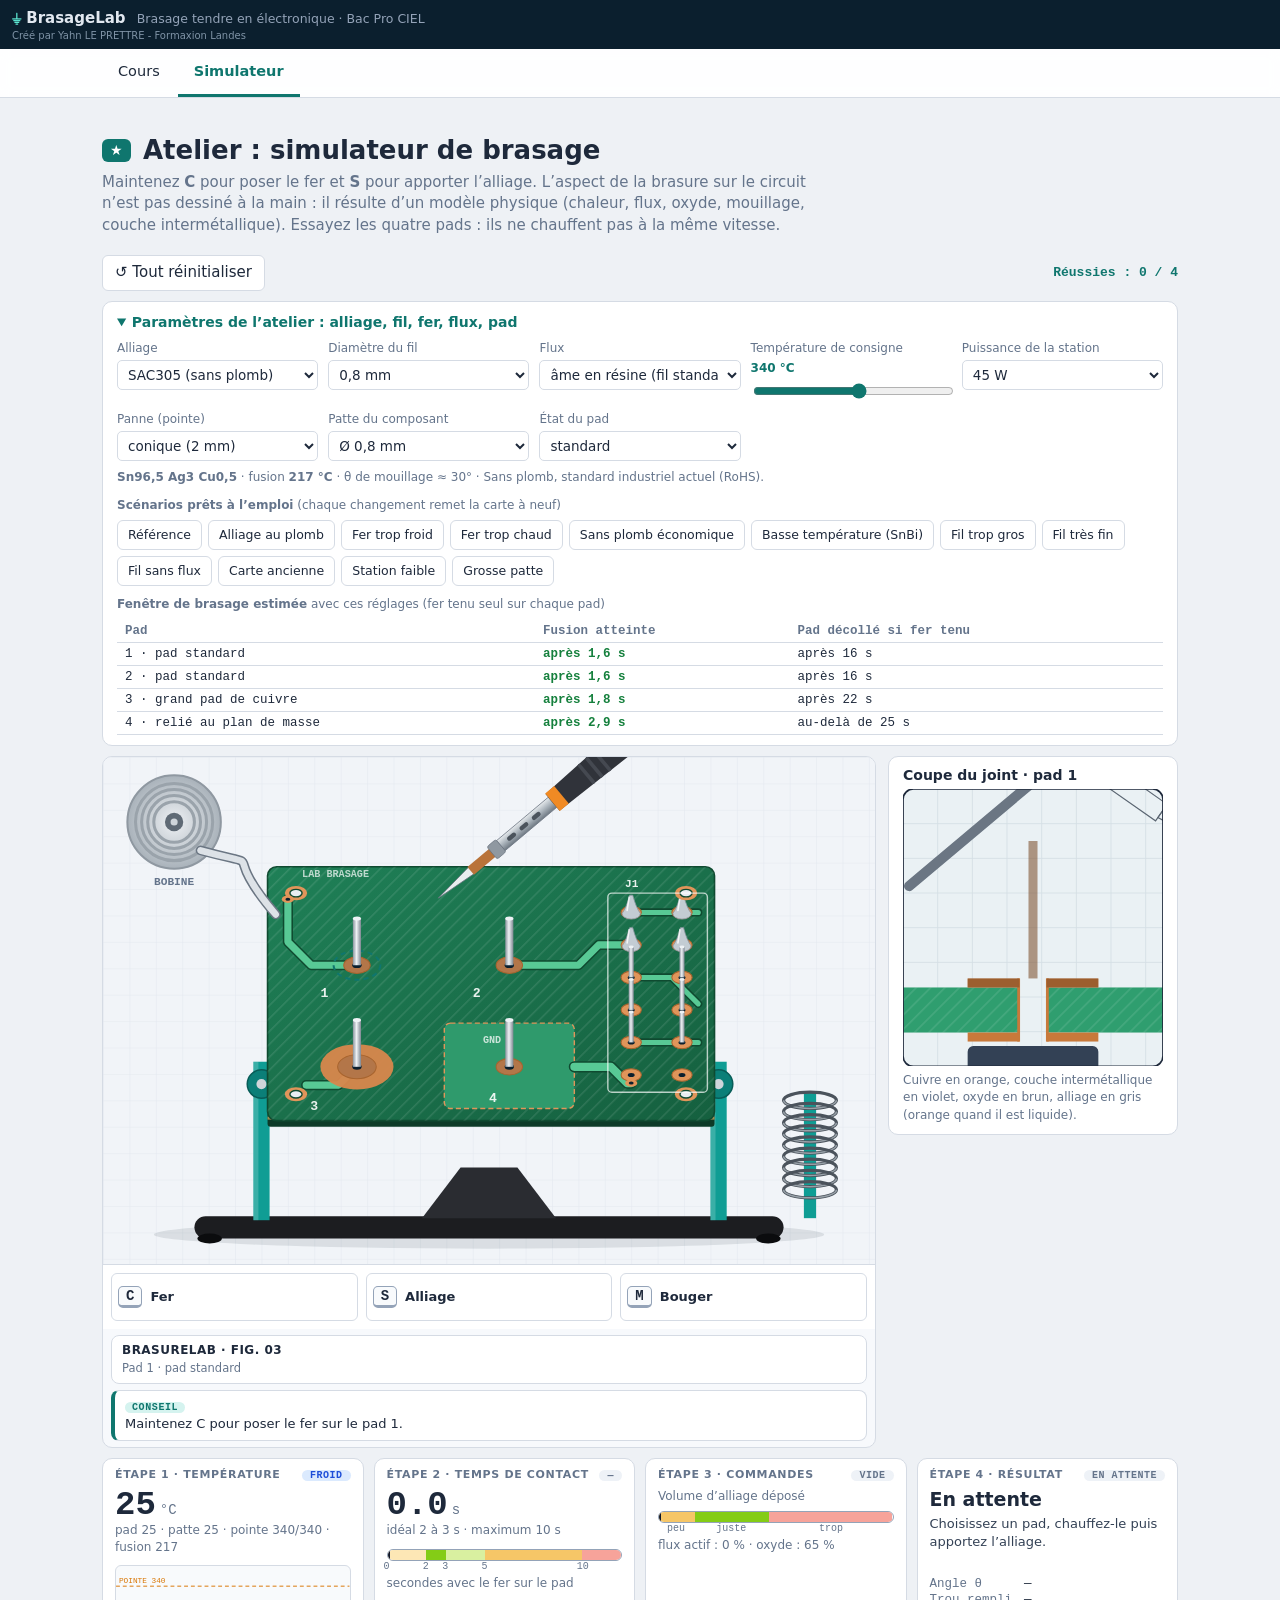
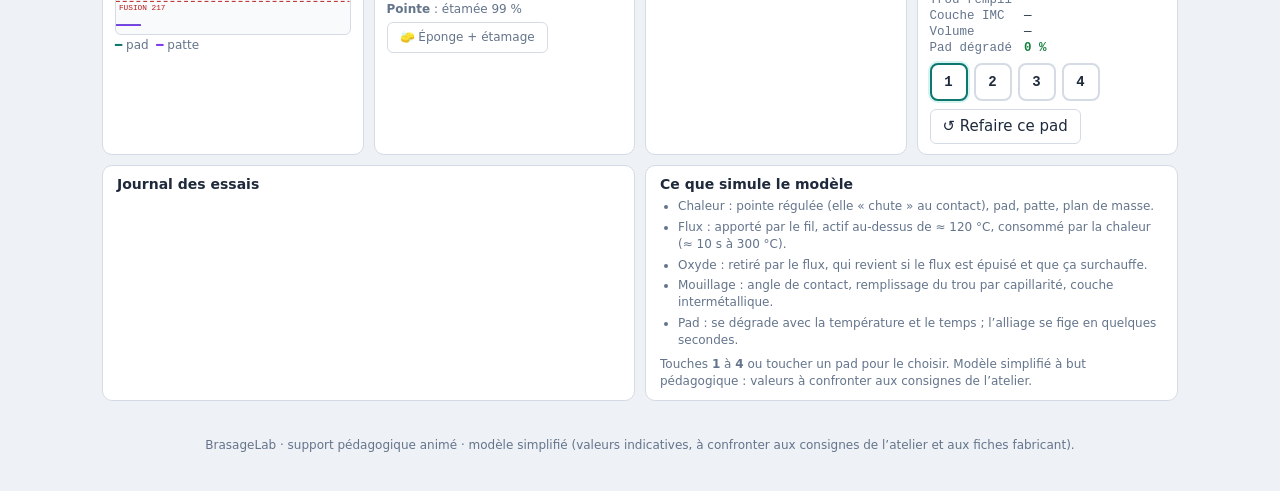
==== commit d6b4790b: "Ajoute un coach : diagnostic et conseils après chaque brasage raté Pour chaque défaut (boule froide," ====
--- a/simulateur.html
+++ b/simulateur.html
@@ -133,6 +133,14 @@
 footer{color:var(--muted);font-size:12px;padding:6px 12px 24px;text-align:center}
 @media(max-width:900px){.hud{grid-template-columns:1fr 1fr}.cols{grid-template-columns:1fr}}
 @media(max-width:560px){.hud{grid-template-columns:1fr}.ov{max-width:60%}.ov.h{top:56px}}
+
+.coach{border-left:4px solid var(--warn);margin-bottom:10px}
+.coach h2{font-size:16px;margin:0 0 6px}.coach h4{margin:4px 0;font-size:12px;letter-spacing:.05em;text-transform:uppercase;color:var(--muted)}
+.coach ul{margin:0;padding-left:18px;font-size:13.5px;line-height:1.45}.coach li{margin-bottom:4px}
+.coach .cgrid{display:grid;grid-template-columns:1fr 1fr;gap:6px 18px}
+.coach .row{margin-top:8px;display:flex;gap:8px;flex-wrap:wrap}
+.coach button.primary{background:var(--brand);border-color:var(--brand);color:#fff;font-weight:600}
+@media(max-width:700px){.coach .cgrid{grid-template-columns:1fr}}
 
 body{font-size:15px}
 .wrap{max-width:1100px}
@@ -284,6 +292,14 @@
   </div>
   </div>
 
+  <div class="panel coach" id="coach" hidden>
+    <h2>Coach · <span id="cTitle"></span></h2>
+    <div class="cgrid">
+      <div><h4>Ce qui s’est passé</h4><ul id="cWhy"></ul></div>
+      <div><h4>Comment corriger</h4><ul id="cFix"></ul></div>
+    </div>
+    <div class="row" id="cAct"></div>
+  </div>
   <div class="hud">
     <div class="bay">
       <h3><span>Étape 1 · Température</span><span class="badge b-cold" id="tBadge">froid</span></h3>
@@ -614,7 +630,7 @@
  disturbed:{n:'Brasure perturbée',tag:'bad',short:'PERTURBÉE ✗',d:'La carte a bougé pendant la solidification : fissures internes, surface grisâtre et granuleuse.'}
 };
 function finish(i,key){
-  const j=joints[i];if(j.res)return;j.res=key;
+  const j=joints[i];if(j.res)return;j.res=key;j.dg={tipQ:tip.Q};
   const m=Phys.measures(j,P);
   journal.unshift({i:i+1,key,c:j.tc,m,alloy:`${P.A.n} · Ø${S.wireD} mm · ${S.set} °C · ${S.power} W`});
   renderLog();updateChips();if(i===sel)showResult();
@@ -629,7 +645,97 @@
   [...chips.children].forEach((b,i)=>{const j=joints[i];b.className='pchip'+(i===sel?' sel':'')+(j.res?(j.res==='good'?' ok':' ko'):'')});
   $('#score').textContent=`Réussies : ${joints.filter(j=>j.res==='good').length} / 4`;
 }
-function showResult(){
+
+/* ---------- coach : diagnostic et conseils après chaque essai ---------- */
+const fs=(x,d)=>x.toFixed(d===undefined?1:d).replace('.',',');
+function coach(i,key){
+  const j=joints[i],m=Phys.measures(j,P),e=Phys.estimate(i,P),L=liq(),why=[],fix=[],set={};
+  const vr=VR,mid=(vr[0]+vr[1])/2,rate=P.vfeed,tq=(j.dg&&j.dg.tipQ)||tip.Q;
+  const big=i>=2,padN=Phys.CFG[i].n.toLowerCase();
+  const raise=d=>{set.set=Math.min(420,S.set+d)};
+  const lower=d=>{set.set=Math.max(250,S.set-d)};
+  const cleanTip=()=>{if(tq<.6){why.push(`La panne était ${tq>.4?'ternie':'oxydée'} (${Math.round(tq*100)} %) : elle transmet mal la chaleur.`);fix.push('Nettoyez et étamez la panne (bouton « Éponge + étamage ») avant chaque joint.')}};
+  const needFlux=()=>{if(S.flux==='none'){why.push('Le fil ne contient pas de flux : l’oxyde du pad et de la patte n’est pas éliminé.');fix.push('Utilisez un fil avec âme en flux, ou ajoutez du flux gel.');set.flux='core'}else if(S.pad==='old'||j.O>.25){why.push(`Il restait ${Math.round(j.O*100)} % d’oxyde : le flux s’est épuisé avant de nettoyer le pad.`);fix.push('Ajoutez du flux gel (réglage « Flux ») et ne chauffez pas trop longtemps avant d’apporter le fil.');if(S.flux!=='gel')set.flux='gel'}};
+  const hotNeeded=()=>{
+    if(e.tm==null){why.push(`Avec ces réglages le ${padN} n’atteint jamais la fusion (${L} °C) : il plafonne vers ${Math.round(e.tmax)} °C.`);
+      if(S.set<420){raise(40);fix.push(`Montez la consigne vers ${set.set} °C.`)}
+      if(S.tip!=='chisel'){set.tip='chisel';fix.push('Prenez une panne plus large (burin) : plus de surface de contact, plus de chaleur transmise.')}
+      if(S.power<80){set.power=80;fix.push('Une station plus puissante (80 W) limite la chute de température de la pointe au contact.')}
+    }else{why.push(`Le ${padN} a plafonné à ${Math.round(j.tmax)} °C pour une fusion à ${L} °C.`);
+      fix.push(`Laissez le fer en place environ ${fs(e.tm+.5)} s avant d’apporter l’alliage : c’est le temps nécessaire pour ce pad.`);
+      if(big)fix.push('Ce pad dissipe beaucoup de chaleur : posez la panne sur le pad ET la patte, et chauffez plus longtemps.');}
+  };
+  switch(key){
+  case 'cold':
+    if(S.flux==='none'||Math.min(j.Tp,j.Tl)>=L+5||j.tmax>=L+20){ // pad chaud mais l'alliage ne mouille pas
+      if(j.tmax>=L+5)why.push(`Le pad avait atteint ${Math.round(j.tmax)} °C (fusion à ${L} °C) mais l’alliage n’a pas mouillé : l’angle reste de ${Math.round(m.theta)}°.`);
+      needFlux();
+    }
+    if(j.tmax<L+5)hotNeeded();
+    cleanTip();
+    if(!fix.length){why.push('L’alliage est arrivé avant que le pad ait atteint la fusion : il se fige en boule au lieu de mouiller.');fix.push(`Posez d’abord le fer, attendez environ ${fs((e.tm||2)+.5)} s (le pad doit dépasser ${L} °C), puis apportez l’alliage entre la panne et la patte.`);fix.push('Observez la température du pad : l’alliage ne doit toucher que lorsque le badge indique « fond ».')}
+    break;
+  case 'dry':
+    why.push(`Mouillage partiel : angle ${Math.round(m.theta)}°, trou rempli à ${Math.round(m.fill*100)} %, couche intermétallique ${fs(m.imc)} µm.`);
+    if(j.tc<2.5)fix.push(`Contact trop court (${fs(j.tc)} s) : maintenez le fer 2 à 4 s pour que l’alliage mouille et remplisse le trou.`);
+    if(m.imc<.5)fix.push('Joint trop peu chauffé pour former la couche intermétallique : chauffez un peu plus longtemps après la fusion.');
+    needFlux();cleanTip();
+    if(P.A.thc>40){why.push(`${P.A.n} mouille mal (θ ≈ ${P.A.thc}°) : la marge est étroite.`);raise(20);fix.push('Avec cet alliage, augmentez légèrement la consigne ou essayez un alliage qui mouille mieux (SnPb, SAC305).')}
+    else if(!fix.length)fix.push('Chauffez un peu plus et apportez l’alliage sur le pad et la patte à la fois.');
+    break;
+  case 'few':
+    why.push(`Volume déposé : ${fs(m.V)} mm³, il en faut au moins ${fs(vr[0])} mm³ pour remplir le trou et former le cordon.`);
+    fix.push(`Gardez le fil au contact environ ${fs(Math.max(.3,(mid-m.V)/rate))} s de plus (volume visé ≈ ${fs(mid)} mm³).`);
+    if(S.wireD<.7){why.push(`Le fil Ø ${fs(S.wireD)} mm apporte peu d’alliage par seconde (${fs(rate)} mm³/s).`);fix.push('Un fil plus gros (Ø 0,8 mm) apporte la quantité voulue plus vite, donc avec moins de chaleur subie.');set.wireD=.8}
+    break;
+  case 'excess':
+    why.push(`Volume déposé : ${fs(m.V)} mm³ pour une plage utile de ${fs(vr[0])} à ${fs(vr[1])} mm³.`);
+    fix.push(`Relâchez l’alliage plus tôt : environ ${fs(mid/rate)} s d’apport suffisent avec ce fil (${fs(rate)} mm³/s).`);
+    if(S.wireD>1){why.push(`Le fil Ø ${fs(S.wireD)} mm dépose très vite : quelques dixièmes de seconde de trop font déborder.`);fix.push('Un fil plus fin (Ø 0,8 mm) rend le dosage plus facile.');set.wireD=.8}
+    fix.push('Retirez d’abord le fil, puis le fer.');
+    break;
+  case 'overheat':
+    why.push(`Joint trop chauffé : pad jusqu’à ${Math.round(j.tmax)} °C, contact ${fs(j.tc)} s, couche intermétallique ${fs(m.imc)} µm${j.D>.55?`, pad dégradé à ${Math.round(j.D*100)} %`:''}.`);
+    why.push('Une couche intermétallique épaisse est dure mais cassante, et la résine du circuit fatigue.');
+    if(j.tc>6)fix.push(`Réduisez le contact : ${fs(j.tc)} s est trop long, visez 2 à 5 s au total.`);
+    if(S.set>340||j.tmax>L+110){lower(30);fix.push(`Baissez la consigne vers ${set.set} °C : à température élevée la couche intermétallique grossit très vite.`)}
+    fix.push('Retirez le fer dès que l’alliage a mouillé et rempli le trou.');
+    break;
+  case 'lifted':
+    why.push(`Le pad s’est décollé après ${fs(j.tc)} s de chauffe : la résine ne tient pas une chauffe prolongée à ${Math.round(j.tmax)} °C.`);
+    if(e.td!=null)why.push(`Avec ces réglages, un fer tenu seul sur ce pad le décolle en ${Math.round(e.td)} s environ.`);
+    fix.push(`Retirez le fer avant ${e.td!=null?Math.max(2,Math.round(e.td*.6)):8} s : si l’alliage n’a pas fondu, c’est que le réglage est mauvais, pas qu’il faut insister.`);
+    if(S.set>340){lower(40);fix.push(`Baissez la consigne vers ${set.set} °C.`)}
+    if(S.tip!=='chisel'){set.tip='chisel';fix.push('Une panne plus large chauffe plus vite à température plus basse.')}
+    cleanTip();
+    break;
+  case 'disturbed':
+    why.push('La carte a bougé (bouton « Bouger ») pendant que l’alliage se solidifiait : des fissures se forment dans le joint.');
+    fix.push('Ne touchez ni la carte ni la patte tant que l’alliage est brillant et pâteux : laissez refroidir 2 à 3 s après avoir retiré le fer.');
+    fix.push('Un support mains libres, comme celui du simulateur, évite ce défaut.');
+    break;
+  }
+  return {why,fix,set};
+}
+let coachSet=null;
+function showCoach(){
+  const j=joints[sel],box=$('#coach');
+  if(!j.res||j.res==='good'){box.hidden=true;return}
+  const c=coach(sel,j.res);coachSet=c.set;
+  $('#cTitle').textContent=`pad ${sel+1} · ${RES[j.res].n.toLowerCase()}`;
+  $('#cWhy').innerHTML=c.why.map(t=>`<li>${t}</li>`).join('');
+  $('#cFix').innerHTML=c.fix.map(t=>`<li>${t}</li>`).join('');
+  const act=$('#cAct');act.innerHTML='';
+  const d=[];
+  if(c.set.set!==undefined)d.push(`consigne ${c.set.set} °C`);
+  if(c.set.tip)d.push('panne burin');if(c.set.power)d.push(c.set.power+' W');
+  if(c.set.flux)d.push(c.set.flux==='gel'?'flux gel':'fil avec flux');
+  if(c.set.wireD)d.push('fil Ø '+fs(c.set.wireD));
+  if(d.length){const b=document.createElement('button');b.className='primary';b.textContent='Appliquer : '+d.join(', ');b.onclick=()=>{S=Object.assign({},S,coachSet);writeCtl();applySettings();$('#presetNote').innerHTML='<b>Coach</b> : réglages conseillés appliqués, tous les pads sont remis à neuf.'};act.appendChild(b)}
+  const r=document.createElement('button');r.textContent='↺ Refaire ce pad';r.onclick=()=>resetJoint(sel);act.appendChild(r);
+  box.hidden=false;
+}
+function showResult(){showCoach();
   const j=joints[sel],b=$('#rBadge');
   if(j.res){const r=RES[j.res];$('#rName').textContent=r.n;$('#rDesc').textContent=typeof r.d==='function'?r.d():r.d;b.className='badge b-'+r.tag;b.textContent=r.tag==='ok'?'réussie':'à refaire'}
   else{$('#rName').textContent='En cours…';$('#rDesc').textContent='Le verdict tombe quand l’alliage est figé. Mesures en direct ci-dessous.';b.className='badge b-idle';b.textContent='en attente';if(!j.active){$('#rName').textContent='En attente';$('#rDesc').textContent='Choisissez un pad, chauffez-le puis apportez l’alliage.'}}
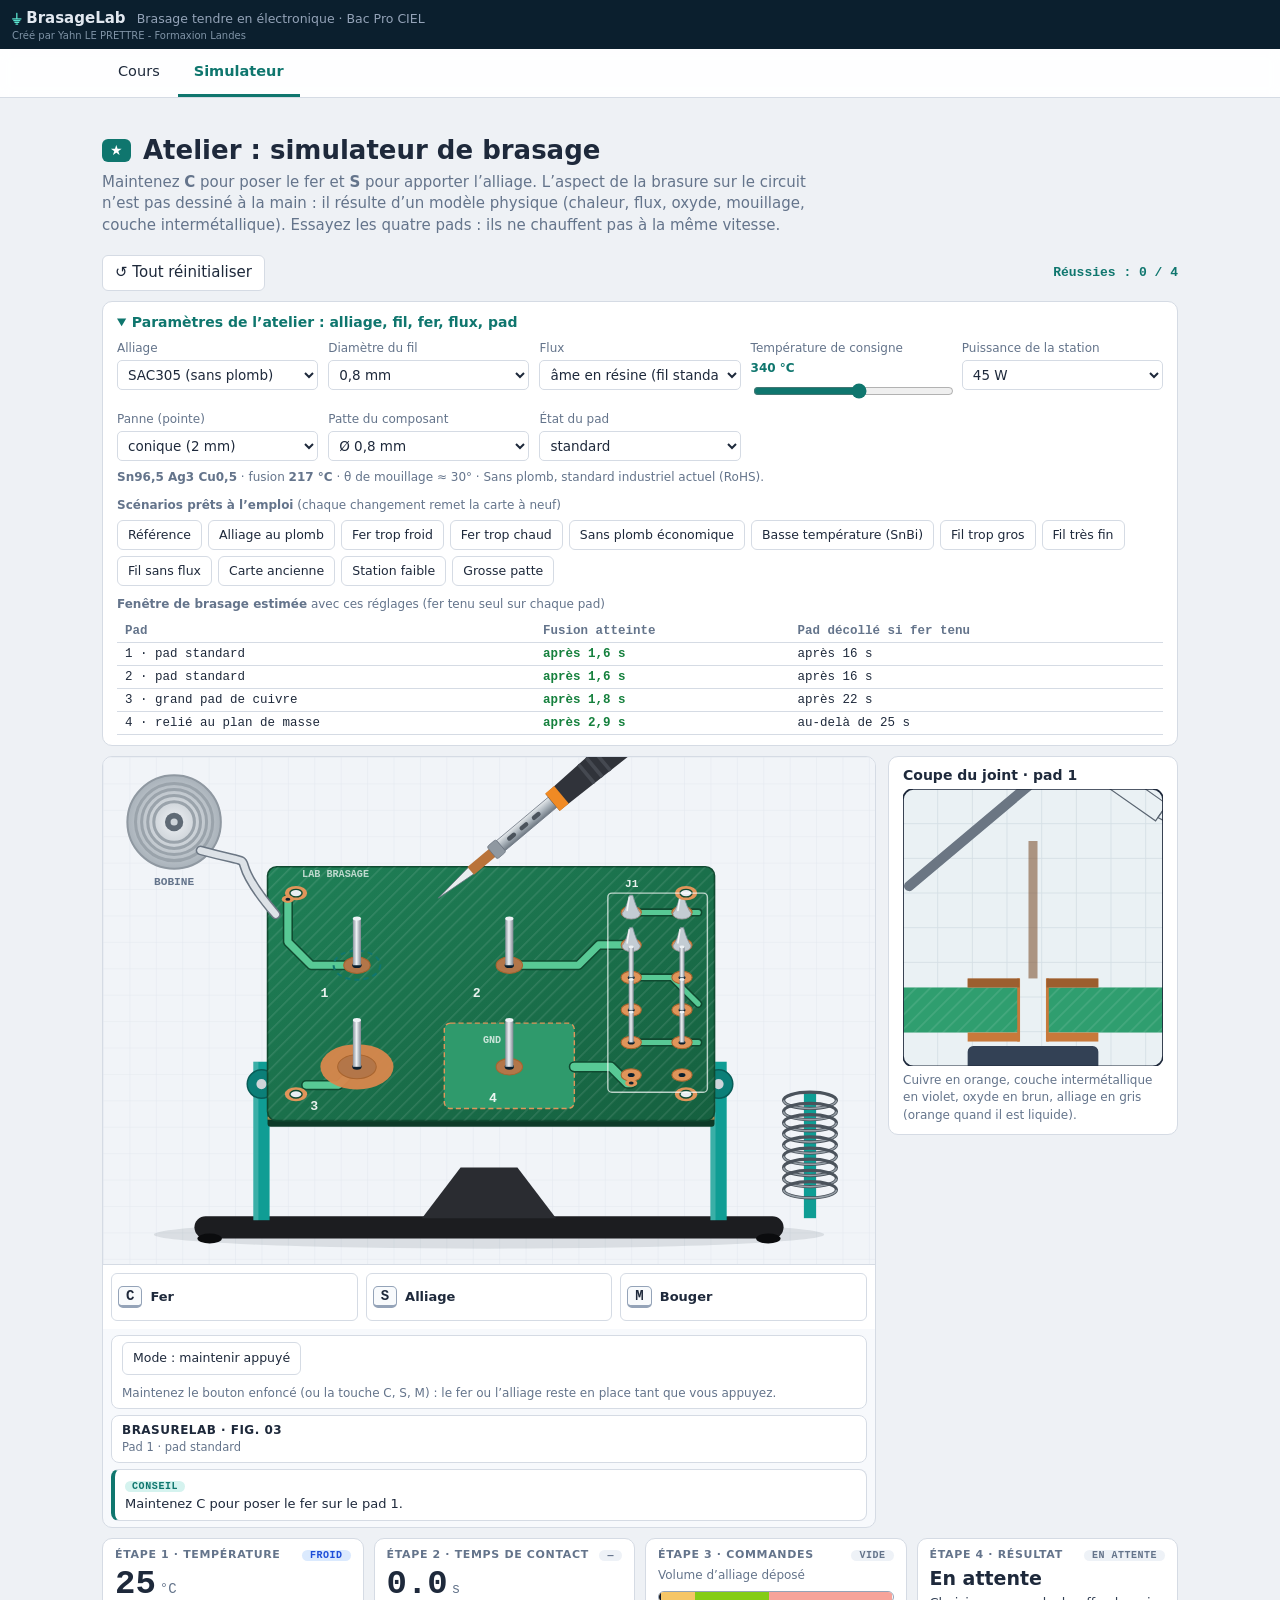
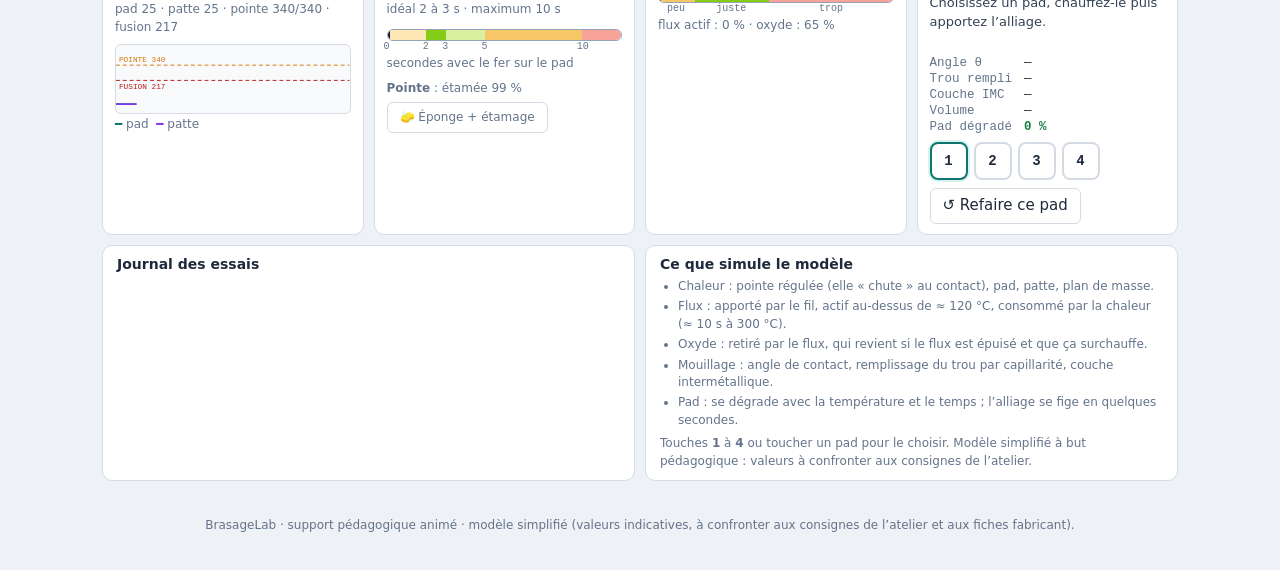
==== commit fd3f7274: "Simulateur : mode appui = marche / arret pour l'ecran tactile, consignes du coach plus claires Sur e" ====
--- a/simulateur.html
+++ b/simulateur.html
@@ -141,6 +141,8 @@
 .coach .row{margin-top:8px;display:flex;gap:8px;flex-wrap:wrap}
 .coach button.primary{background:var(--brand);border-color:var(--brand);color:#fff;font-weight:600}
 @media(max-width:700px){.coach .cgrid{grid-template-columns:1fr}}
+
+.simstage .ov.mode{display:flex;gap:10px;align-items:center;flex-wrap:wrap}.ov.mode button{font-size:12.5px;padding:6px 10px;pointer-events:auto}
 
 body{font-size:15px}
 .wrap{max-width:1100px}
@@ -258,6 +260,7 @@
           <button id="bWire" aria-label="Maintenir pour apporter l’alliage"><kbd>S</kbd> Alliage</button>
           <button id="bShake" aria-label="Maintenir pour bouger la carte"><kbd>M</kbd> Bouger</button>
             </div>
+    <div class="ov mode"><button id="bLatch" aria-pressed="false"></button><div class="small muted" id="holdHelp"></div></div>
     <div class="ov t"><b>BrasureLab · Fig. 03</b><span id="padTag">Pad 1 · pad standard</span></div>
     <div class="ov h" id="hint"><i>CONSEIL</i><div id="hintT"></div></div>
     <div class="ov s" id="stat">pad 1</div>
@@ -651,7 +654,7 @@
 function coach(i,key){
   const j=joints[i],m=Phys.measures(j,P),e=Phys.estimate(i,P),L=liq(),why=[],fix=[],set={};
   const vr=VR,mid=(vr[0]+vr[1])/2,rate=P.vfeed,tq=(j.dg&&j.dg.tipQ)||tip.Q;
-  const big=i>=2,padN=Phys.CFG[i].n.toLowerCase();
+  const big=i>=2,padN=`pad ${i+1} (${Phys.CFG[i].n.toLowerCase()})`;
   const raise=d=>{set.set=Math.min(420,S.set+d)};
   const lower=d=>{set.set=Math.max(250,S.set-d)};
   const cleanTip=()=>{if(tq<.6){why.push(`La panne était ${tq>.4?'ternie':'oxydée'} (${Math.round(tq*100)} %) : elle transmet mal la chaleur.`);fix.push('Nettoyez et étamez la panne (bouton « Éponge + étamage ») avant chaque joint.')}};
@@ -662,7 +665,7 @@
       if(S.tip!=='chisel'){set.tip='chisel';fix.push('Prenez une panne plus large (burin) : plus de surface de contact, plus de chaleur transmise.')}
       if(S.power<80){set.power=80;fix.push('Une station plus puissante (80 W) limite la chute de température de la pointe au contact.')}
     }else{why.push(`Le ${padN} a plafonné à ${Math.round(j.tmax)} °C pour une fusion à ${L} °C.`);
-      fix.push(`Laissez le fer en place environ ${fs(e.tm+.5)} s avant d’apporter l’alliage : c’est le temps nécessaire pour ce pad.`);
+      fix.push(`Posez le fer (bouton Fer), laissez-le en place environ ${fs(e.tm+.5)} s, puis activez Alliage : c’est le temps nécessaire pour ce pad.`);
       if(big)fix.push('Ce pad dissipe beaucoup de chaleur : posez la panne sur le pad ET la patte, et chauffez plus longtemps.');}
   };
   switch(key){
@@ -673,7 +676,7 @@
     }
     if(j.tmax<L+5)hotNeeded();
     cleanTip();
-    if(!fix.length){why.push('L’alliage est arrivé avant que le pad ait atteint la fusion : il se fige en boule au lieu de mouiller.');fix.push(`Posez d’abord le fer, attendez environ ${fs((e.tm||2)+.5)} s (le pad doit dépasser ${L} °C), puis apportez l’alliage entre la panne et la patte.`);fix.push('Observez la température du pad : l’alliage ne doit toucher que lorsque le badge indique « fond ».')}
+    if(!fix.length){why.push('L’alliage est arrivé avant que le pad ait atteint la fusion : il se fige en boule au lieu de mouiller.');fix.push(`Posez d’abord le fer (bouton Fer), attendez environ ${fs((e.tm||2)+.5)} s (le pad doit dépasser ${L} °C), puis apportez l’alliage entre la panne et la patte.`);fix.push('Observez la température du pad : l’alliage ne doit toucher que lorsque le badge indique « fond ».')}
     break;
   case 'dry':
     why.push(`Mouillage partiel : angle ${Math.round(m.theta)}°, trou rempli à ${Math.round(m.fill*100)} %, couche intermétallique ${fs(m.imc)} µm.`);
@@ -761,22 +764,29 @@
   if(u.wire&&j.V>0){hintSet('Le flux du fil nettoie l’oxyde et l’alliage coule par capillarité.','');return}
   if(u.iron&&tip.Q<.55&&Tj<L){hintSet('Pointe oxydée : mauvais transfert de chaleur. Utilisez « Éponge + étamage ».','warn');return}
   if(u.iron&&Tj<L){hintSet(`Chauffe pad ET patte : l’alliage ne mouille qu’au-dessus de ${L} °C.`+(j.i===3?' Ce pad est relié au plan de masse : il chauffe lentement.':''),'');return}
-  if(u.iron&&Tj>=L&&j.V===0){hintSet('Pad assez chaud : maintenez S et touchez le pad avec le fil, pas la pointe.','good');return}
+  if(u.iron&&Tj>=L&&j.V===0){hintSet('Pad assez chaud : apportez l’alliage (bouton Alliage) et touchez le pad avec le fil, pas la pointe.','good');return}
   if(u.iron&&j.V>0){hintSet('Quand le volume est bon, relâchez S puis retirez le fer.','');return}
   if(j.V>0&&Tj>=L){hintSet('Ne bougez pas : l’alliage se fige sous '+L+' °C.','');return}
   hintSet('Maintenez C pour poser le fer sur le pad '+(sel+1)+'.','');
 }
 
 /* entrées */
+let latch=!!(window.matchMedia&&matchMedia('(pointer:coarse)').matches);
 function holdBtn(id,key){
   const b=$(id);
-  const on=e=>{e.preventDefault();u[key]=true;b.classList.add('on');try{b.setPointerCapture(e.pointerId)}catch(_){}};
-  const off=()=>{u[key]=false;b.classList.remove('on')};
+  const on=e=>{e.preventDefault();
+    if(latch){u[key]=!u[key];b.classList.toggle('on',u[key]);return}
+    u[key]=true;b.classList.add('on');try{b.setPointerCapture(e.pointerId)}catch(_){}};
+  const off=()=>{if(latch)return;u[key]=false;b.classList.remove('on')};
   b.addEventListener('pointerdown',on);b.addEventListener('pointerup',off);b.addEventListener('pointercancel',off);b.addEventListener('lostpointercapture',off);
   b.addEventListener('contextmenu',e=>e.preventDefault());
 }
+function setLatch(v){latch=v;for(const k in KEYS){u[KEYS[k][0]]=false;$(KEYS[k][1]).classList.remove('on')}
+  const t=$('#bLatch');t.setAttribute('aria-pressed',v);t.textContent=v?'Mode : appui = marche / arrêt':'Mode : maintenir appuyé';
+  $('#holdHelp').textContent=v?'Touchez Fer pour poser le fer, touchez-le encore pour le retirer. Même chose pour Alliage et Bouger. Vous pouvez avoir Fer et Alliage actifs en même temps.':'Maintenez le bouton enfoncé (ou la touche C, S, M) : le fer ou l’alliage reste en place tant que vous appuyez.'}
+const KEYS={c:['iron','#bIron'],s:['wire','#bWire'],m:['shake','#bShake']};
 holdBtn('#bIron','iron');holdBtn('#bWire','wire');holdBtn('#bShake','shake');
-const KEYS={c:['iron','#bIron'],s:['wire','#bWire'],m:['shake','#bShake']};
+$('#bLatch').onclick=()=>setLatch(!latch);setLatch(latch);
 addEventListener('keydown',e=>{if(e.repeat||e.ctrlKey||e.metaKey||e.altKey)return;const t=e.target&&e.target.tagName;if(t==='INPUT'||t==='SELECT'||t==='TEXTAREA')return;const k=e.key.toLowerCase();
   if(KEYS[k]){u[KEYS[k][0]]=true;$(KEYS[k][1]).classList.add('on')}else if('1234'.includes(k)&&k.length===1)select(+k-1)});
 addEventListener('keyup',e=>{const k=e.key.toLowerCase();if(KEYS[k]){u[KEYS[k][0]]=false;$(KEYS[k][1]).classList.remove('on')}});
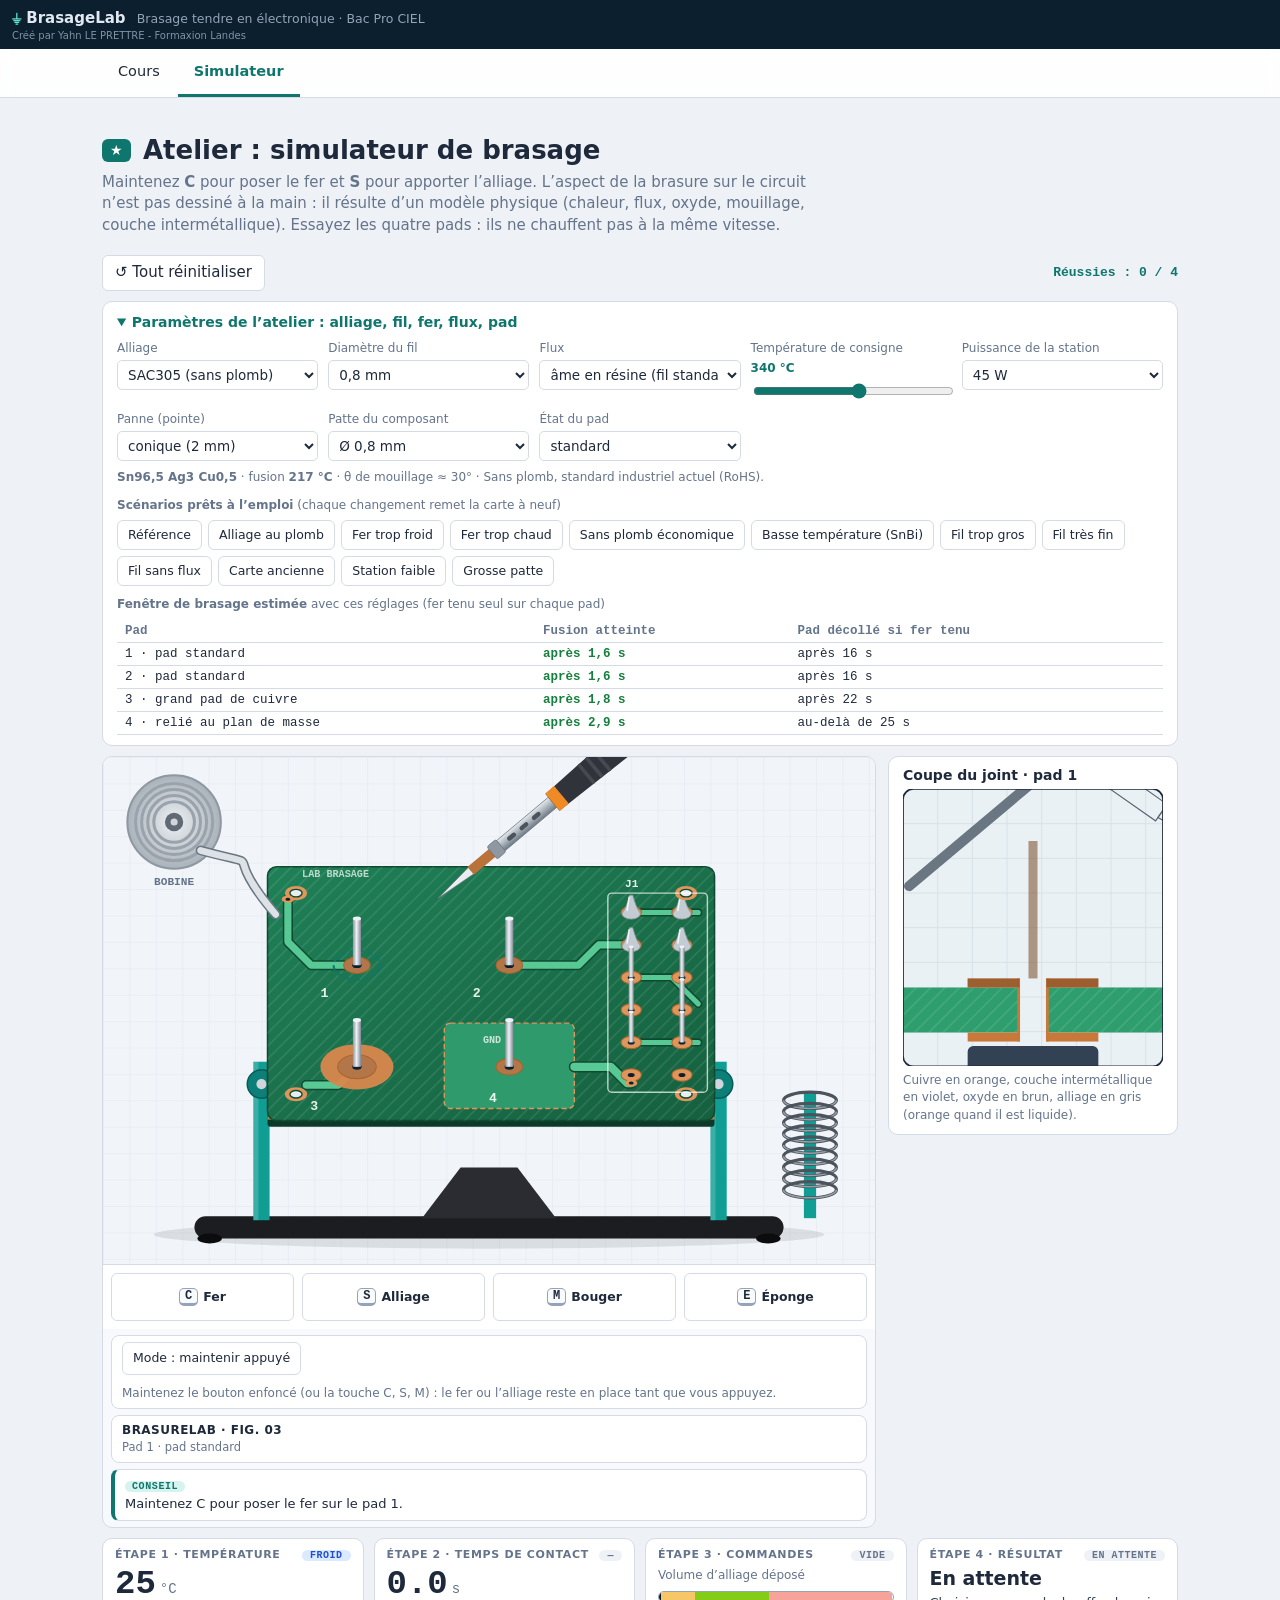
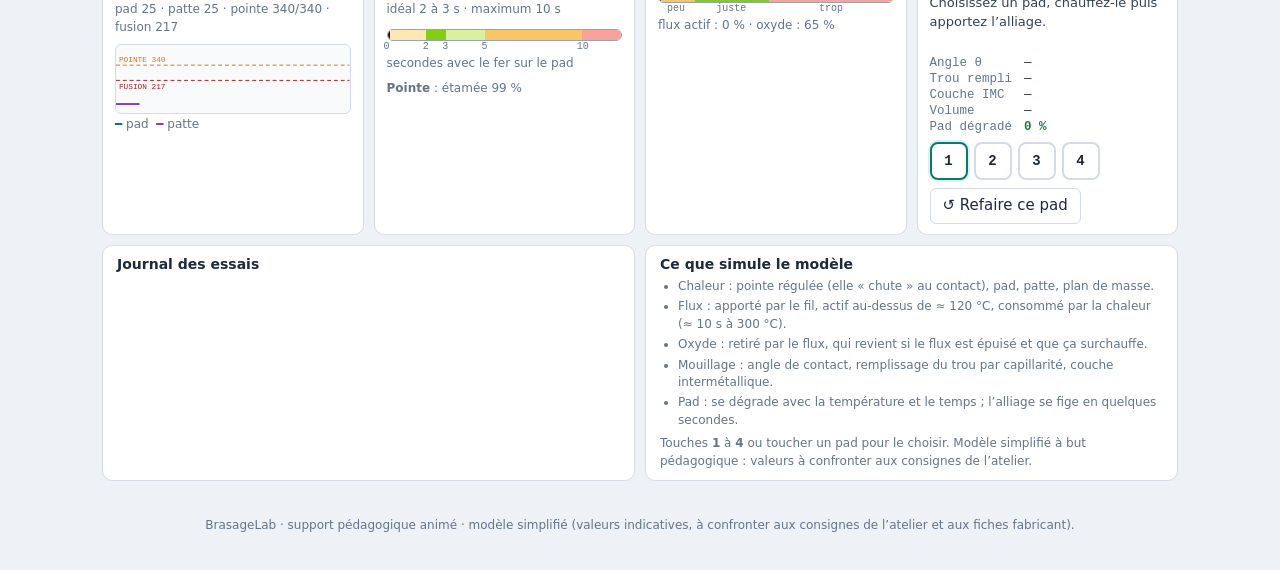
==== commit 8ab34977: "Simulateur : bouton Eponge deplace a cote des commandes Fer, Alliage, Bouger Raccourci clavier E. Le" ====
--- a/simulateur.html
+++ b/simulateur.html
@@ -143,6 +143,8 @@
 @media(max-width:700px){.coach .cgrid{grid-template-columns:1fr}}
 
 .simstage .ov.mode{display:flex;gap:10px;align-items:center;flex-wrap:wrap}.ov.mode button{font-size:12.5px;padding:6px 10px;pointer-events:auto}
+.simhold button{min-width:0!important;padding:8px 4px!important;gap:5px!important;justify-content:center!important;font-size:12.5px!important}
+.simhold button kbd{padding:0 5px!important;font-size:12px!important}
 
 body{font-size:15px}
 .wrap{max-width:1100px}
@@ -259,6 +261,7 @@
           <button id="bIron" aria-label="Maintenir pour poser le fer"><kbd>C</kbd> Fer</button>
           <button id="bWire" aria-label="Maintenir pour apporter l’alliage"><kbd>S</kbd> Alliage</button>
           <button id="bShake" aria-label="Maintenir pour bouger la carte"><kbd>M</kbd> Bouger</button>
+          <button id="bClean" aria-label="Nettoyer et étamer la panne"><kbd>E</kbd> Éponge</button>
             </div>
     <div class="ov mode"><button id="bLatch" aria-pressed="false"></button><div class="small muted" id="holdHelp"></div></div>
     <div class="ov t"><b>BrasureLab · Fig. 03</b><span id="padTag">Pad 1 · pad standard</span></div>
@@ -319,7 +322,6 @@
       <div class="ticks"><span style="left:0%">0</span><span style="left:16.67%">2</span><span style="left:25%">3</span><span style="left:41.67%">5</span><span style="left:83.33%">10</span></div>
       <div class="small muted">secondes avec le fer sur le pad</div>
       <div class="small" style="margin-top:8px"><b>Pointe</b> : <span id="tipQ">étamée 100 %</span></div>
-      <div class="row" style="margin-top:4px"><button id="bClean" class="small">🧽 Éponge + étamage</button></div>
     </div>
     <div class="bay">
       <h3><span>Étape 3 · Commandes</span><span class="badge b-idle" id="qBadge">vide</span></h3>
@@ -657,7 +659,7 @@
   const big=i>=2,padN=`pad ${i+1} (${Phys.CFG[i].n.toLowerCase()})`;
   const raise=d=>{set.set=Math.min(420,S.set+d)};
   const lower=d=>{set.set=Math.max(250,S.set-d)};
-  const cleanTip=()=>{if(tq<.6){why.push(`La panne était ${tq>.4?'ternie':'oxydée'} (${Math.round(tq*100)} %) : elle transmet mal la chaleur.`);fix.push('Nettoyez et étamez la panne (bouton « Éponge + étamage ») avant chaque joint.')}};
+  const cleanTip=()=>{if(tq<.6){why.push(`La panne était ${tq>.4?'ternie':'oxydée'} (${Math.round(tq*100)} %) : elle transmet mal la chaleur.`);fix.push('Nettoyez et étamez la panne (bouton « Éponge ») avant chaque joint.')}};
   const needFlux=()=>{if(S.flux==='none'){why.push('Le fil ne contient pas de flux : l’oxyde du pad et de la patte n’est pas éliminé.');fix.push('Utilisez un fil avec âme en flux, ou ajoutez du flux gel.');set.flux='core'}else if(S.pad==='old'||j.O>.25){why.push(`Il restait ${Math.round(j.O*100)} % d’oxyde : le flux s’est épuisé avant de nettoyer le pad.`);fix.push('Ajoutez du flux gel (réglage « Flux ») et ne chauffez pas trop longtemps avant d’apporter le fil.');if(S.flux!=='gel')set.flux='gel'}};
   const hotNeeded=()=>{
     if(e.tm==null){why.push(`Avec ces réglages le ${padN} n’atteint jamais la fusion (${L} °C) : il plafonne vers ${Math.round(e.tmax)} °C.`);
@@ -788,12 +790,12 @@
 holdBtn('#bIron','iron');holdBtn('#bWire','wire');holdBtn('#bShake','shake');
 $('#bLatch').onclick=()=>setLatch(!latch);setLatch(latch);
 addEventListener('keydown',e=>{if(e.repeat||e.ctrlKey||e.metaKey||e.altKey)return;const t=e.target&&e.target.tagName;if(t==='INPUT'||t==='SELECT'||t==='TEXTAREA')return;const k=e.key.toLowerCase();
-  if(KEYS[k]){u[KEYS[k][0]]=true;$(KEYS[k][1]).classList.add('on')}else if('1234'.includes(k)&&k.length===1)select(+k-1)});
+  if(k==='e'){$('#bClean').dispatchEvent(new Event('pointerdown'))}else if(KEYS[k]){u[KEYS[k][0]]=true;$(KEYS[k][1]).classList.add('on')}else if('1234'.includes(k)&&k.length===1)select(+k-1)});
 addEventListener('keyup',e=>{const k=e.key.toLowerCase();if(KEYS[k]){u[KEYS[k][0]]=false;$(KEYS[k][1]).classList.remove('on')}});
 addEventListener('blur',()=>{for(const k in KEYS){u[KEYS[k][0]]=false;$(KEYS[k][1]).classList.remove('on')}});
 $('#resetPad').onclick=()=>resetJoint(sel);
 $('#resetAll').onclick=()=>{journal.length=0;renderLog();applySettings()};
-$('#bClean').onclick=()=>{tip.Q=1};
+$('#bClean').addEventListener('pointerdown',e=>{e.preventDefault();tip.Q=1;const b=$('#bClean');b.classList.add('on');setTimeout(()=>b.classList.remove('on'),350)});
 
 /* ---------- boucle ---------- */
 const iron=$('#sIron'),wOut=$('#wireOut'),wIn=$('#wireIn'),smoke=$('#sSmoke'),parts=[];
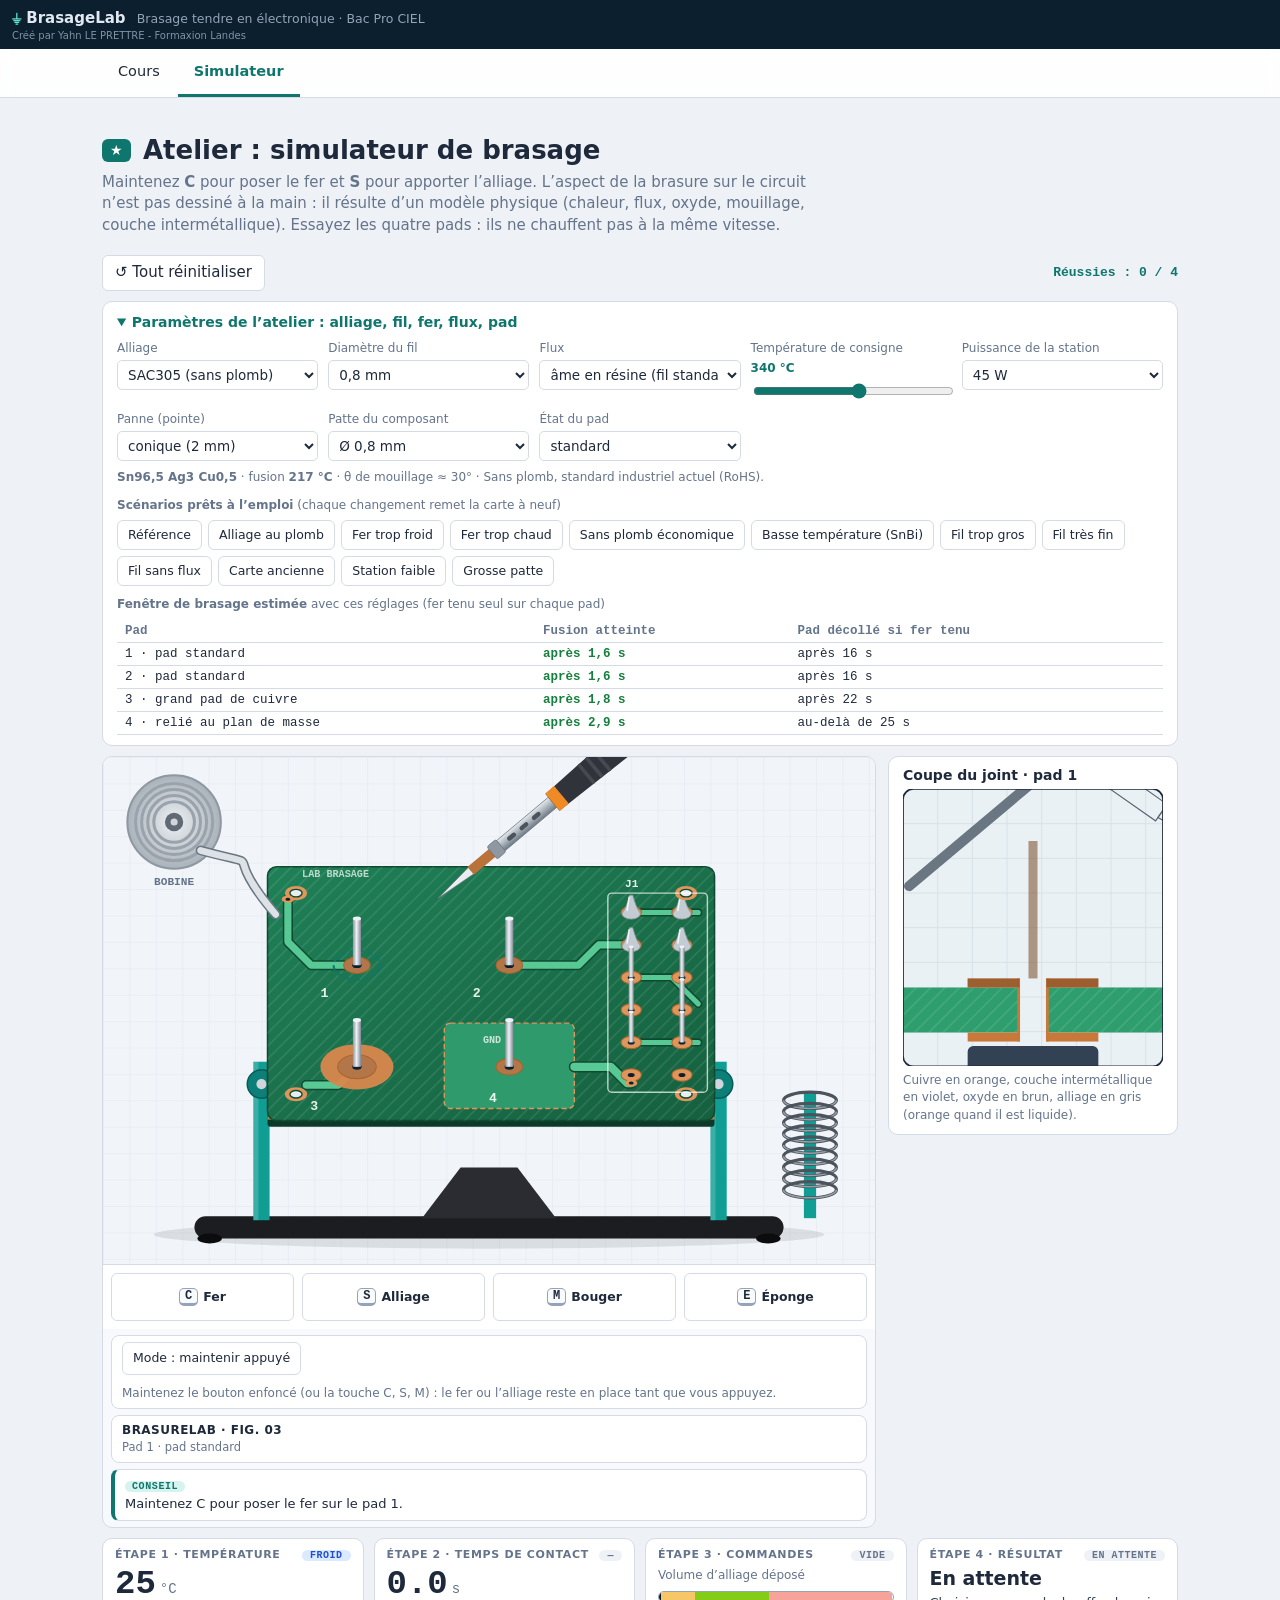
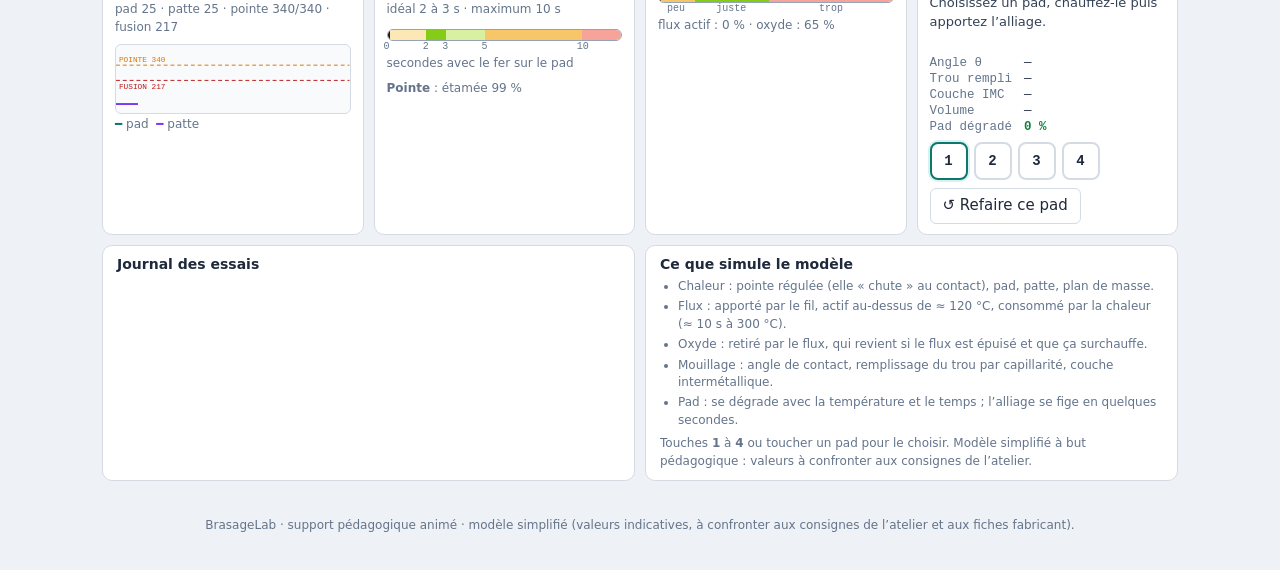
==== commit 72d8ad8e: "Coach : conseils de positionnement relies a ce que fait le simulateur Co-Authored-By: Claude Sonnet " ====
--- a/simulateur.html
+++ b/simulateur.html
@@ -668,7 +668,7 @@
       if(S.power<80){set.power=80;fix.push('Une station plus puissante (80 W) limite la chute de température de la pointe au contact.')}
     }else{why.push(`Le ${padN} a plafonné à ${Math.round(j.tmax)} °C pour une fusion à ${L} °C.`);
       fix.push(`Posez le fer (bouton Fer), laissez-le en place environ ${fs(e.tm+.5)} s, puis activez Alliage : c’est le temps nécessaire pour ce pad.`);
-      if(big)fix.push('Ce pad dissipe beaucoup de chaleur : posez la panne sur le pad ET la patte, et chauffez plus longtemps.');}
+      if(big)fix.push('Ce pad dissipe beaucoup de chaleur : il faut chauffer plus longtemps que sur les pads 1 et 2. Dans le simulateur la panne touche déjà le pad et la patte ; sur une vraie carte, on la pose à leur jonction, côté pad.');}
   };
   switch(key){
   case 'cold':
@@ -678,7 +678,7 @@
     }
     if(j.tmax<L+5)hotNeeded();
     cleanTip();
-    if(!fix.length){why.push('L’alliage est arrivé avant que le pad ait atteint la fusion : il se fige en boule au lieu de mouiller.');fix.push(`Posez d’abord le fer (bouton Fer), attendez environ ${fs((e.tm||2)+.5)} s (le pad doit dépasser ${L} °C), puis apportez l’alliage entre la panne et la patte.`);fix.push('Observez la température du pad : l’alliage ne doit toucher que lorsque le badge indique « fond ».')}
+    if(!fix.length){why.push('L’alliage est arrivé avant que le pad ait atteint la fusion : il se fige en boule au lieu de mouiller.');fix.push(`Posez d’abord le fer (bouton Fer), attendez environ ${fs((e.tm||2)+.5)} s (le pad doit dépasser ${L} °C), puis activez Alliage. Sur une vraie carte, le fil se pose à la jonction pad / patte, du côté opposé à la panne, jamais sur la panne.`);fix.push('Observez la température du pad : l’alliage ne doit toucher que lorsque le badge indique « fond ».')}
     break;
   case 'dry':
     why.push(`Mouillage partiel : angle ${Math.round(m.theta)}°, trou rempli à ${Math.round(m.fill*100)} %, couche intermétallique ${fs(m.imc)} µm.`);
